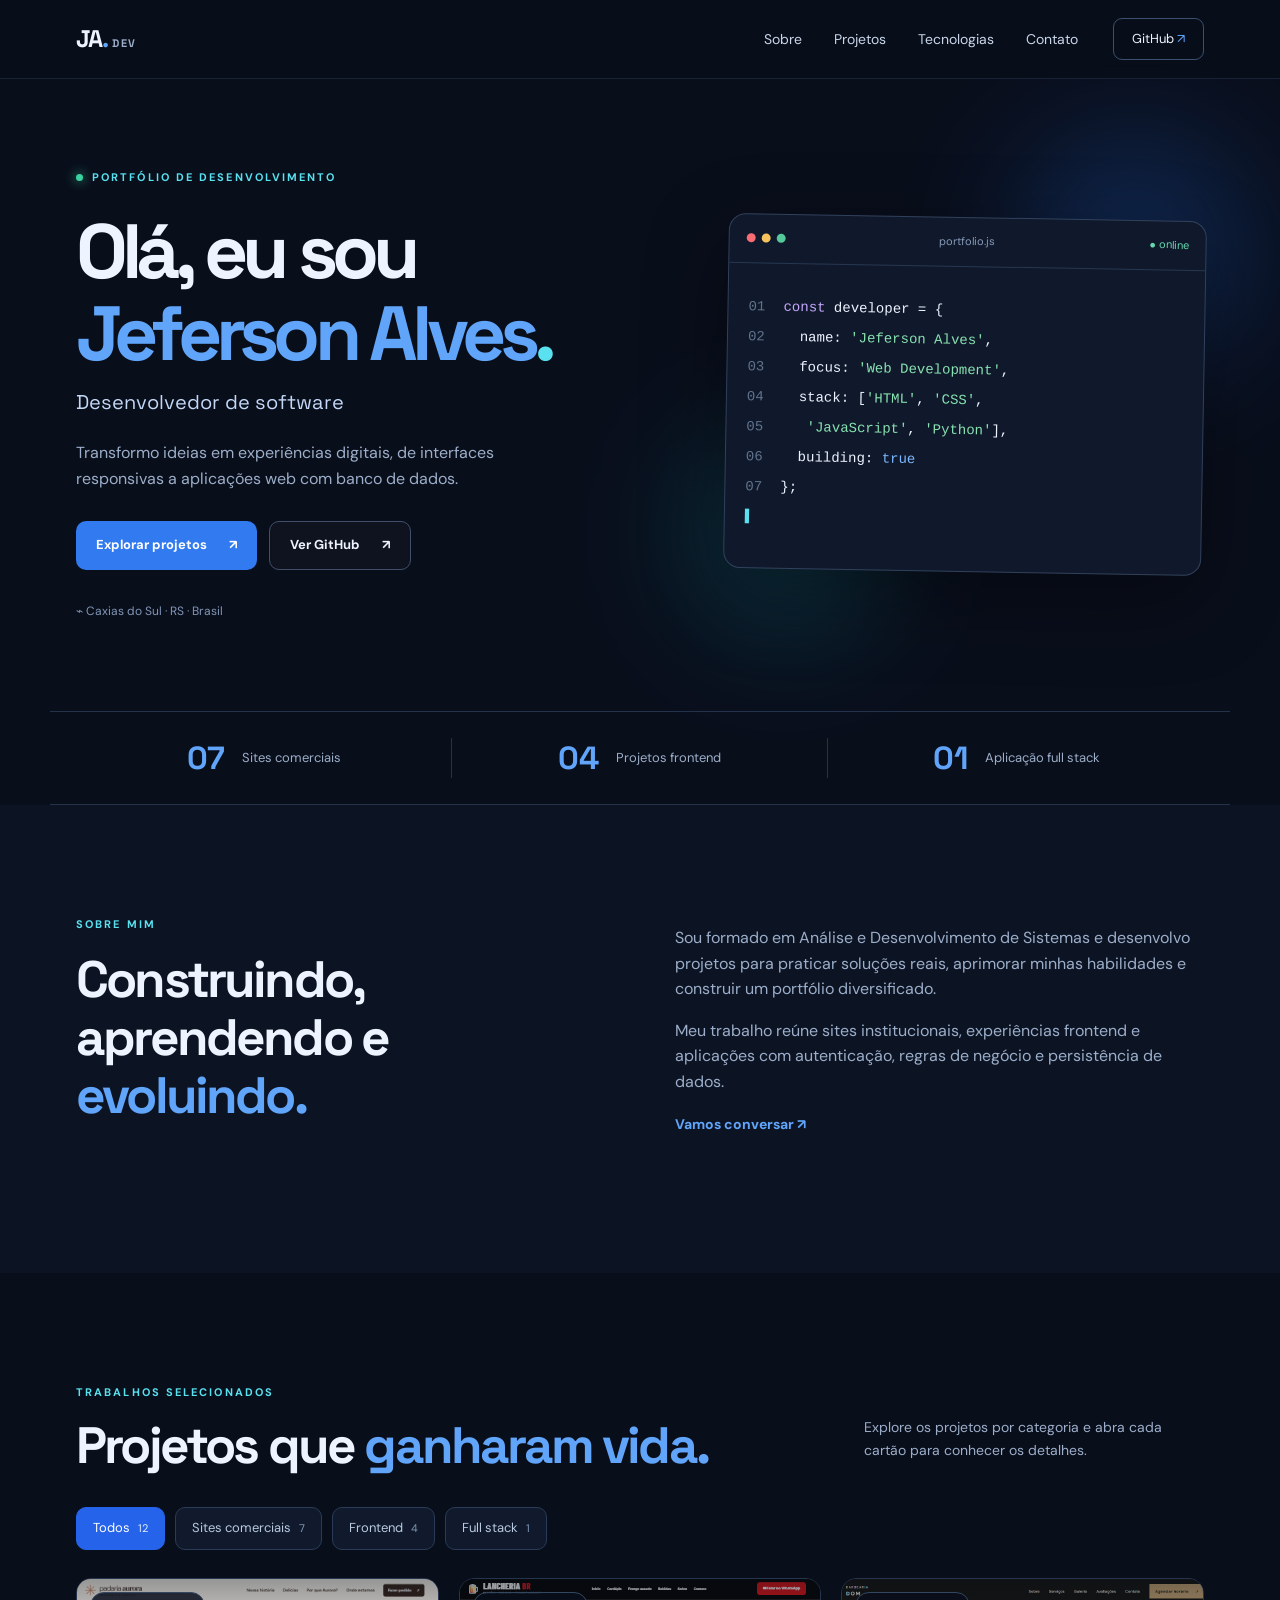
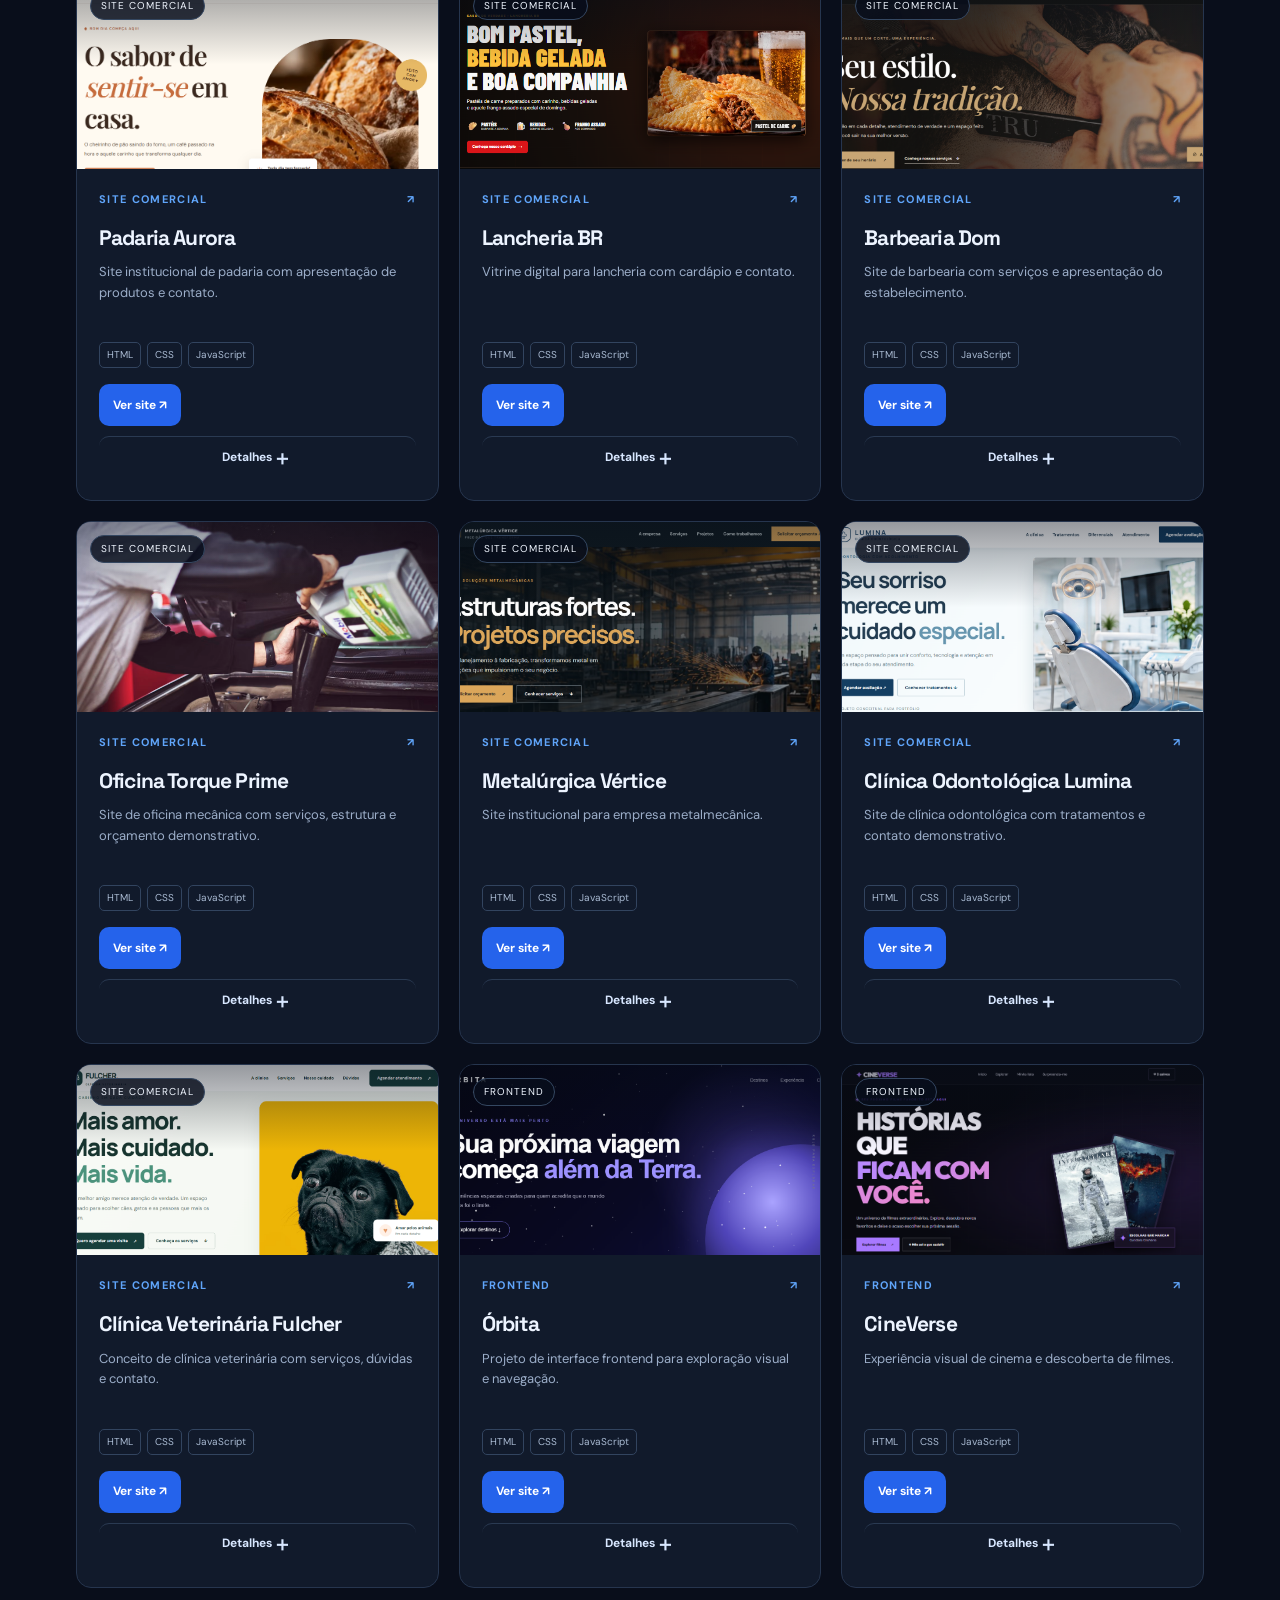
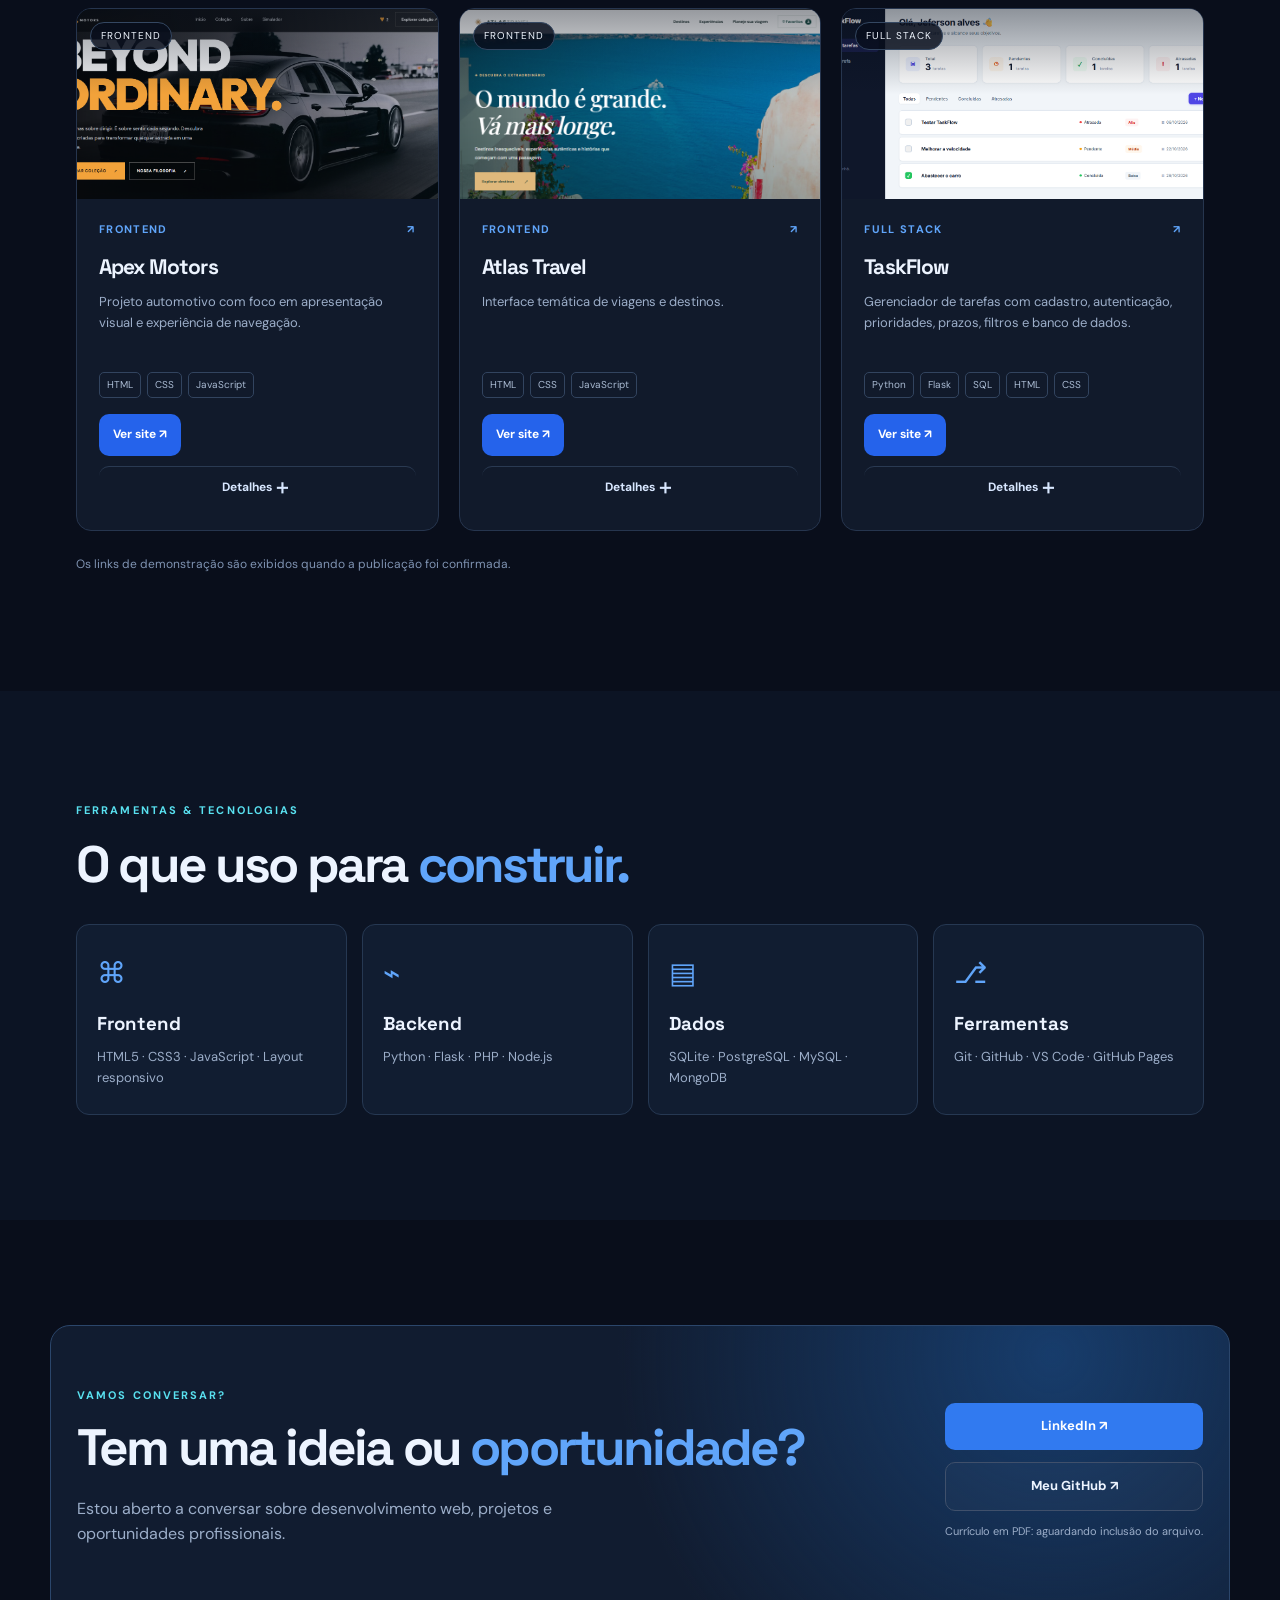
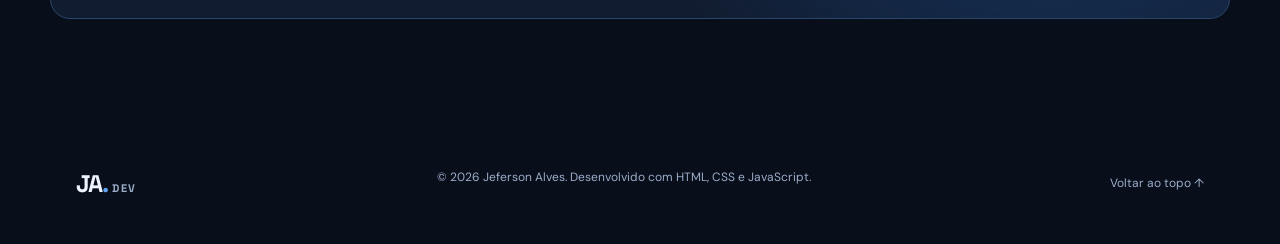
==== index.html @ 49b4dcfe "Versão inicial do portfólio pessoal" ====
<!doctype html>
<html lang="pt-BR">
  <head>
    <meta charset="UTF-8" />
    <meta name="viewport" content="width=device-width,initial-scale=1" />
    <meta name="theme-color" content="#090e1b" />
    <meta
      name="description"
      content="Portfólio de Jeferson Alves: projetos frontend, sites comerciais e aplicações full stack."
    />
    <title>Jeferson Alves | Desenvolvedor de Software</title>
    <link rel="stylesheet" href="style.css" />
  </head>
  <body>
    <a class="skip" href="#projetos">Ir para projetos</a>
    <header class="header" id="inicio">
      <div class="wrap nav">
        <a class="logo" href="#inicio" aria-label="Início"
          >JA<span>.</span><small>DEV</small></a
        >
        <nav class="navlinks" id="navlinks" aria-label="Menu principal">
          <a href="#sobre">Sobre</a><a href="#projetos">Projetos</a
          ><a href="#tecnologias">Tecnologias</a><a href="#contato">Contato</a>
        </nav>
        <a
          class="navcta"
          href="https://github.com/jefersonalvesrs"
          target="_blank"
          rel="noopener noreferrer"
          >GitHub <span>↗</span></a
        ><button
          class="menu"
          id="menu"
          aria-label="Abrir menu"
          aria-expanded="false"
          aria-controls="navlinks"
        >
          <span></span><span></span><span></span>
        </button>
      </div>
    </header>
    <main>
      <section class="hero wrap">
        <div class="hero-copy">
          <span class="eyebrow"><i></i> PORTFÓLIO DE DESENVOLVIMENTO</span>
          <h1>
            Olá, eu sou<br /><em>Jeferson Alves<span>.</span></em>
          </h1>
          <p class="role">Desenvolvedor de software</p>
          <p class="lead">
            Transformo ideias em experiências digitais, de interfaces
            responsivas a aplicações web com banco de dados.
          </p>
          <div class="actions">
            <a class="btn primary" href="#projetos"
              >Explorar projetos <span>↗</span></a
            ><a
              class="btn outline"
              href="https://github.com/jefersonalvesrs"
              target="_blank"
              rel="noopener noreferrer"
              >Ver GitHub <span>↗</span></a
            >
          </div>
          <div class="location">⌁ Caxias do Sul · RS · Brasil</div>
        </div>
        <div class="hero-panel" aria-label="Painel visual de tecnologias">
          <div class="window">
            <div class="windowbar">
              <span class="dots"><b></b><b></b><b></b></span
              ><span>portfolio.js</span><span>● online</span>
            </div>
            <div class="code">
              <div>
                <span class="ln">01</span
                ><span class="purple">const</span> developer = {
              </div>
              <div>
                <span class="ln">02</span>&nbsp; name:
                <span class="green">'Jeferson Alves'</span>,
              </div>
              <div>
                <span class="ln">03</span>&nbsp; focus:
                <span class="green">'Web Development'</span>,
              </div>
              <div>
                <span class="ln">04</span>&nbsp; stack: [<span class="green"
                  >'HTML'</span
                >, <span class="green">'CSS'</span>,
              </div>
              <div>
                <span class="ln">05</span>&nbsp;&nbsp;
                <span class="green">'JavaScript'</span>,
                <span class="green">'Python'</span>],
              </div>
              <div>
                <span class="ln">06</span>&nbsp; building:
                <span class="blue">true</span>
              </div>
              <div><span class="ln">07</span>};</div>
              <div class="cursor">▌</div>
            </div>
          </div>
          <div class="orbit orbit-one"></div>
          <div class="orbit orbit-two"></div>
        </div>
      </section>
      <section class="metrics wrap" aria-label="Categorias do portfólio">
        <div><strong>07</strong><span>Sites comerciais</span></div>
        <div><strong>04</strong><span>Projetos frontend</span></div>
        <div><strong>01</strong><span>Aplicação full stack</span></div>
      </section>
      <section class="section about" id="sobre">
        <div class="wrap about-grid">
          <div>
            <span class="section-kicker">SOBRE MIM</span>
            <h2>Construindo, aprendendo e <em>evoluindo.</em></h2>
          </div>
          <div class="about-text">
            <p>
              Sou formado em Análise e Desenvolvimento de Sistemas e desenvolvo
              projetos para praticar soluções reais, aprimorar minhas
              habilidades e construir um portfólio diversificado.
            </p>
            <p>
              Meu trabalho reúne sites institucionais, experiências frontend e
              aplicações com autenticação, regras de negócio e persistência de
              dados.
            </p>
            <a href="#contato" class="textlink"
              >Vamos conversar <span>↗</span></a
            >
          </div>
        </div>
      </section>
      <section class="section projects" id="projetos">
        <div class="wrap">
          <div class="heading">
            <div>
              <span class="section-kicker">TRABALHOS SELECIONADOS</span>
              <h2>Projetos que <em>ganharam vida.</em></h2>
            </div>
            <p>
              Explore os projetos por categoria e abra cada cartão para conhecer
              os detalhes.
            </p>
          </div>
          <div class="filters" role="group" aria-label="Filtrar projetos">
            <button
              class="filter active"
              data-filter="todos"
              aria-pressed="true"
            >
              Todos <span>12</span></button
            ><button
              class="filter"
              data-filter="comercial"
              aria-pressed="false"
            >
              Sites comerciais <span>7</span></button
            ><button class="filter" data-filter="frontend" aria-pressed="false">
              Frontend <span>4</span></button
            ><button
              class="filter"
              data-filter="fullstack"
              aria-pressed="false"
            >
              Full stack <span>1</span>
            </button>
          </div>
          <div class="cards" id="cards"></div>
          <p class="projects-note">
            Os links de demonstração são exibidos quando a publicação foi
            confirmada.
          </p>
        </div>
      </section>
      <section class="section tech" id="tecnologias">
        <div class="wrap">
          <span class="section-kicker">FERRAMENTAS & TECNOLOGIAS</span>
          <h2>O que uso para <em>construir.</em></h2>
          <div class="techgrid">
            <div>
              <span>⌘</span>
              <h3>Frontend</h3>
              <p>HTML5 · CSS3 · JavaScript · Layout responsivo</p>
            </div>
            <div>
              <span>⌁</span>
              <h3>Backend</h3>
              <p>Python · Flask · PHP · Node.js</p>
            </div>
            <div>
              <span>▤</span>
              <h3>Dados</h3>
              <p>SQLite · PostgreSQL · MySQL · MongoDB</p>
            </div>
            <div>
              <span>⎇</span>
              <h3>Ferramentas</h3>
              <p>Git · GitHub · VS Code · GitHub Pages</p>
            </div>
          </div>
        </div>
      </section>
      <section class="section contact" id="contato">
        <div class="wrap contactbox">
          <div>
            <span class="section-kicker">VAMOS CONVERSAR?</span>
            <h2>Tem uma ideia ou <em>oportunidade?</em></h2>
            <p>
              Estou aberto a conversar sobre desenvolvimento web, projetos e
              oportunidades profissionais.
            </p>
          </div>
          <div class="contact-actions">
            <a
              class="btn primary"
              href="https://www.linkedin.com/in/jeferson-alves-de-abreu-986253419/"
              target="_blank"
              rel="noopener noreferrer"
              id="linkedin"
              >LinkedIn ↗</a
            ><a
              class="btn outline"
              href="https://github.com/jefersonalvesrs"
              target="_blank"
              rel="noopener noreferrer"
              >Meu GitHub ↗</a
            ><span>Currículo em PDF: aguardando inclusão do arquivo.</span>
          </div>
        </div>
      </section>
    </main>
    <footer>
      <div class="wrap foot">
        <a class="logo" href="#inicio">JA<span>.</span><small>DEV</small></a>
        <p>
          © <span id="year"></span> Jeferson Alves. Desenvolvido com HTML, CSS e
          JavaScript.
        </p>
        <a href="#inicio" id="back-top">Voltar ao topo ↑</a>
      </div>
    </footer>
    <script src="script.js" defer></script>
  </body>
</html>
---- style.css ----
@import url("https://fonts.googleapis.com/css2?family=DM+Sans:wght@400;500;600;700&family=Space+Grotesk:wght@400;500;600;700&display=swap");
:root {
  --bg: #090e1b;
  --surface: #111a2d;
  --line: #24324a;
  --text: #edf4ff;
  --muted: #9caec9;
  --blue: #60a5fa;
  --cyan: #59e1f0;
}
* {
  box-sizing: border-box;
}
html {
  scroll-behavior: smooth;
  scroll-padding-top: 90px;
}
body {
  margin: 0;
  background: var(--bg);
  color: var(--text);
  font-family: "DM Sans", Arial, sans-serif;
  line-height: 1.6;
}
a {
  color: inherit;
  text-decoration: none;
}
button {
  font: inherit;
  cursor: pointer;
}
button:focus-visible,
a:focus-visible {
  outline: 2px solid var(--cyan);
  outline-offset: 4px;
}
h1,
h2,
h3,
p {
  margin-top: 0;
}
h1,
h2,
h3,
.logo {
  font-family: "Space Grotesk", Arial, sans-serif;
}
h2 {
  font-size: clamp(2rem, 4vw, 3.5rem);
  line-height: 1.14;
  letter-spacing: -0.055em;
}
h2 em {
  font-style: normal;
  color: var(--blue);
}
.wrap {
  max-width: 1180px;
  margin: auto;
  padding-left: 26px;
  padding-right: 26px;
}
.skip {
  position: absolute;
  top: -100px;
  left: 12px;
  background: #fff;
  color: #111;
  padding: 12px;
  z-index: 99;
}
.skip:focus {
  top: 12px;
}
.header {
  position: sticky;
  top: 0;
  z-index: 30;
  background: rgba(9, 14, 27, 0.88);
  border-bottom: 1px solid rgba(124, 152, 199, 0.15);
  backdrop-filter: blur(16px);
}
.nav {
  height: 78px;
  display: flex;
  align-items: center;
  gap: 35px;
}
.logo {
  font-weight: 700;
  font-size: 24px;
  letter-spacing: -0.07em;
  white-space: nowrap;
}
.logo span {
  color: var(--blue);
}
.logo small {
  font-size: 11px;
  color: var(--muted);
  letter-spacing: 0.16em;
  margin-left: 5px;
}
.navlinks {
  display: flex;
  gap: 32px;
  margin-left: auto;
}
.navlinks a {
  font-size: 14px;
  color: #c9d6ea;
}
.navlinks a:hover,
.textlink:hover {
  color: var(--cyan);
}
.navcta {
  font-size: 13px;
  border: 1px solid #3a506e;
  border-radius: 9px;
  padding: 10px 18px;
}
.navcta span {
  color: var(--blue);
}
.menu {
  display: none;
  background: none;
  border: 0;
  padding: 9px;
}
.menu span {
  display: block;
  width: 23px;
  height: 2px;
  background: #fff;
  margin: 5px;
}
.hero {
  min-height: 620px;
  display: grid;
  grid-template-columns: 1.1fr 0.9fr;
  align-items: center;
  gap: 65px;
  padding-top: 90px;
  padding-bottom: 90px;
}
.eyebrow,
.section-kicker {
  font-size: 11px;
  font-weight: 700;
  letter-spacing: 0.19em;
  color: var(--cyan);
}
.eyebrow {
  display: flex;
  align-items: center;
  gap: 9px;
}
.eyebrow i {
  height: 7px;
  width: 7px;
  background: #39d3a0;
  border-radius: 50%;
  box-shadow: 0 0 12px #39d3a0;
}
.hero h1 {
  font-size: clamp(3.2rem, 6vw, 5.7rem);
  line-height: 1.07;
  letter-spacing: -0.075em;
  margin: 23px 0 12px;
}
.hero h1 em {
  font-style: normal;
  color: var(--blue);
}
.hero h1 em span {
  color: var(--cyan);
}
.role {
  font-family: "Space Grotesk";
  font-size: 20px;
  color: #c3d7f7;
}
.lead {
  max-width: 500px;
  color: var(--muted);
  font-size: 16px;
  margin: 22px 0 30px;
}
.actions {
  display: flex;
  gap: 12px;
  flex-wrap: wrap;
}
.btn {
  display: inline-flex;
  justify-content: center;
  align-items: center;
  gap: 22px;
  padding: 13px 20px;
  border-radius: 10px;
  font-weight: 700;
  font-size: 13px;
  transition:
    transform 0.2s,
    background 0.2s;
}
.btn:hover {
  transform: translateY(-2px);
}
.primary {
  background: #317af0;
  color: white;
}
.primary:hover {
  background: #4c91ff;
}
.outline {
  border: 1px solid #40506b;
  background: rgba(255, 255, 255, 0.02);
}
.location {
  font-size: 12px;
  color: #8196b6;
  margin-top: 32px;
}
.hero-panel {
  position: relative;
  min-width: 0;
}
.window {
  position: relative;
  z-index: 2;
  background: #10192b;
  border: 1px solid #31415c;
  border-radius: 17px;
  overflow: hidden;
  box-shadow: 0 25px 80px rgba(0, 0, 0, 0.36);
  transform: rotate(1deg);
}
.windowbar {
  padding: 15px 17px;
  display: flex;
  justify-content: space-between;
  align-items: center;
  border-bottom: 1px solid #263751;
  color: #879ab9;
  font-size: 11px;
}
.dots {
  display: flex;
  gap: 6px;
}
.dots b {
  height: 9px;
  width: 9px;
  border-radius: 50%;
  background: #fa6c74;
}
.dots b:nth-child(2) {
  background: #f7c35e;
}
.dots b:nth-child(3) {
  background: #55c99c;
}
.windowbar > span:last-child {
  color: #66d8ad;
}
.code {
  font-family: Consolas, monospace;
  font-size: clamp(10px, 1.15vw, 14px);
  padding: 28px 20px 36px;
  line-height: 2.15;
  white-space: nowrap;
}
.ln {
  color: #61738d;
  display: inline-block;
  width: 35px;
}
.purple {
  color: #c6a7ff;
}
.green {
  color: #88e2b1;
}
.blue {
  color: #7db8ff;
}
.cursor {
  color: var(--cyan);
}
.orbit {
  position: absolute;
  border-radius: 50%;
  filter: blur(65px);
  opacity: 0.28;
}
.orbit-one {
  width: 230px;
  height: 230px;
  background: #236de0;
  top: -80px;
  right: -45px;
}
.orbit-two {
  width: 180px;
  height: 180px;
  background: #18b4c6;
  bottom: -50px;
  left: -30px;
}
.metrics {
  display: grid;
  grid-template-columns: repeat(3, 1fr);
  gap: 0;
  border-top: 1px solid var(--line);
  border-bottom: 1px solid var(--line);
  padding-top: 26px;
  padding-bottom: 26px;
}
.metrics > div {
  display: flex;
  align-items: center;
  justify-content: center;
  gap: 17px;
  border-right: 1px solid var(--line);
}
.metrics > div:last-child {
  border: 0;
}
.metrics strong {
  font: 700 32px "Space Grotesk";
  color: var(--blue);
}
.metrics span {
  font-size: 13px;
  color: var(--muted);
}
.section {
  padding: 105px 0;
}
.about {
  background: #0c1424;
}
.about-grid {
  display: grid;
  grid-template-columns: 1fr 1fr;
  gap: 70px;
}
.about h2 {
  margin-top: 15px;
}
.about-text {
  color: var(--muted);
  font-size: 16px;
  padding-top: 15px;
}
.textlink {
  color: var(--blue);
  font-weight: 700;
  font-size: 14px;
}
.heading {
  display: flex;
  justify-content: space-between;
  align-items: end;
  gap: 40px;
  margin-bottom: 32px;
}
.heading h2 {
  margin: 13px 0 0;
}
.heading p {
  max-width: 340px;
  color: var(--muted);
  font-size: 14px;
}
.filters {
  display: flex;
  flex-wrap: wrap;
  gap: 10px;
  margin-bottom: 28px;
}
.filter {
  background: #101a2c;
  border: 1px solid #293b56;
  border-radius: 10px;
  color: #b9c9e0;
  padding: 10px 16px;
  font-size: 13px;
}
.filter span {
  font-size: 11px;
  color: #8398b7;
  margin-left: 5px;
}
.filter.active {
  background: #2563eb;
  border-color: #2563eb;
  color: #fff;
}
.filter.active span {
  color: #e4eeff;
}
.cards {
  display: grid;
  grid-template-columns: repeat(3, minmax(0, 1fr));
  gap: 20px;
}
.project-card {
  border: 1px solid #26354e;
  border-radius: 15px;
  overflow: hidden;
  background: #111a2b;
  min-width: 0;
  transition:
    transform 0.2s,
    border-color 0.2s;
}
.project-card:hover {
  transform: translateY(-3px);
  border-color: #4b6387;
}
.project-cover {
  height: 190px;
  position: relative;
  overflow: hidden;
  padding: 20px;
  background:
    radial-gradient(
      circle at 85% 20%,
      color-mix(in srgb, var(--accent), transparent 65%),
      transparent 52%
    ),
    linear-gradient(135deg, #17243c, #0d1423);
  display: flex;
  flex-direction: column;
  justify-content: space-between;
}
.project-cover:after {
  content: "";
  position: absolute;
  inset: 0;
  background: linear-gradient(
    135deg,
    transparent 48%,
    rgba(255, 255, 255, 0.04) 49%,
    transparent 50%
  );
  background-size: 28px 28px;
  pointer-events: none;
}
.cover-type {
  position: relative;
  z-index: 1;
  align-self: start;
  font-size: 10px;
  letter-spacing: 0.1em;
  text-transform: uppercase;
  color: #c3d2ea;
  background: rgba(8, 14, 28, 0.55);
  border: 1px solid #344761;
  border-radius: 20px;
  padding: 5px 10px;
}
.cover-name {
  position: relative;
  z-index: 1;
  font: 700 24px "Space Grotesk";
  max-width: 70%;
  line-height: 1.13;
  letter-spacing: -0.04em;
}
.cover-symbol {
  position: absolute;
  right: 16px;
  bottom: -43px;
  font: 700 180px "Space Grotesk";
  color: var(--accent);
  opacity: 0.22;
  line-height: 1;
}
.project-info {
  padding: 22px;
}
.project-top {
  display: flex;
  justify-content: space-between;
  color: var(--blue);
  font-size: 11px;
  text-transform: uppercase;
  letter-spacing: 0.12em;
  font-weight: 700;
}
.project-info h3 {
  font-size: 21px;
  letter-spacing: -0.04em;
  margin: 12px 0 8px;
}
.project-info > p {
  font-size: 13px;
  color: var(--muted);
  min-height: 64px;
}
.tags {
  display: flex;
  gap: 6px;
  flex-wrap: wrap;
  margin: 16px 0;
}
.tags span {
  font-size: 10px;
  border: 1px solid #32445f;
  border-radius: 5px;
  padding: 4px 7px;
  color: #aabbd3;
}
.details-toggle {
  display: flex;
  justify-content: space-between;
  width: 100%;
  background: none;
  border: 0;
  border-top: 1px solid #2a3a52;
  color: #d8e7ff;
  text-align: left;
  padding: 15px 0 0;
  font-weight: 700;
  font-size: 12px;
}
.details-toggle span {
  font-size: 20px;
  line-height: 1;
}
.details {
  padding-top: 13px;
}
.details p,
.details small {
  font-size: 12px;
  color: var(--muted);
}
.detail-actions {
  display: flex;
  flex-wrap: wrap;
  gap: 10px;
  margin: 10px 0;
}
.project-link {
  font-size: 12px;
  color: var(--cyan);
  font-weight: 700;
}
.project-link.subtle {
  color: #b5c5df;
}
.projects-note {
  font-size: 12px;
  color: #7f93b2;
  margin-top: 24px;
}
.tech {
  background: #0c1424;
}
.tech h2 {
  margin: 14px 0 30px;
}
.techgrid {
  display: grid;
  grid-template-columns: repeat(4, 1fr);
  gap: 15px;
}
.techgrid > div {
  background: #111d31;
  border: 1px solid #263852;
  border-radius: 13px;
  padding: 25px 20px;
}
.techgrid span {
  font-size: 29px;
  color: var(--blue);
}
.techgrid h3 {
  margin: 13px 0 8px;
}
.techgrid p {
  font-size: 13px;
  color: var(--muted);
  margin: 0;
}
.contactbox {
  display: flex;
  justify-content: space-between;
  align-items: center;
  gap: 40px;
  border: 1px solid #2b466b;
  border-radius: 20px;
  background:
    radial-gradient(circle at 85% 10%, #173c6b 0, transparent 42%), #111c30;
  padding-top: 55px;
  padding-bottom: 55px;
}
.contactbox h2 {
  margin: 13px 0 18px;
}
.contactbox p {
  color: var(--muted);
  max-width: 540px;
}
.contact-actions {
  display: flex;
  flex-direction: column;
  gap: 12px;
  min-width: 210px;
}
.contact-actions span {
  color: var(--muted);
  font-size: 11px;
}
.foot {
  display: flex;
  align-items: center;
  justify-content: space-between;
  gap: 20px;
  min-height: 120px;
}
.foot p,
.foot > a:last-child {
  color: var(--muted);
  font-size: 12px;
}
.foot > a:last-child:hover {
  color: #fff;
}
@media (max-width: 900px) {
  .hero {
    grid-template-columns: 1fr;
    gap: 50px;
    padding-top: 65px;
  }
  .hero-panel {
    max-width: 580px;
    width: 100%;
    margin: auto;
  }
  .cards {
    grid-template-columns: repeat(2, minmax(0, 1fr));
  }
  .techgrid {
    grid-template-columns: repeat(2, 1fr);
  }
  .navlinks {
    gap: 15px;
  }
  .about-grid {
    gap: 30px;
  }
}
@media (max-width: 650px) {
  .wrap {
    padding-left: 19px;
    padding-right: 19px;
  }
  .nav {
    height: 67px;
  }
  .navcta {
    margin-left: auto;
    padding: 8px 12px;
  }
  .menu {
    display: block;
  }
  .navlinks {
    display: none;
    position: absolute;
    top: 67px;
    left: 0;
    right: 0;
    background: #10192b;
    border-bottom: 1px solid #334562;
    padding: 20px;
    flex-direction: column;
    gap: 18px;
  }
  .navlinks.open {
    display: flex;
  }
  .hero {
    min-height: 0;
    padding-top: 65px;
    padding-bottom: 60px;
  }
  .hero h1 {
    font-size: clamp(2.7rem, 11vw, 4.1rem);
  }
  .hero-panel {
    max-width: 100%;
  }
  .window {
    transform: none;
  }
  .code {
    font-size: 11px;
    padding: 22px 10px;
  }
  .ln {
    width: 24px;
  }
  .metrics {
    grid-template-columns: 1fr;
    gap: 16px;
  }
  .metrics > div {
    justify-content: start;
    border-right: 0;
    border-bottom: 1px solid var(--line);
    padding: 0 0 15px;
  }
  .metrics > div:last-child {
    border: 0;
    padding-bottom: 0;
  }
  .section {
    padding: 72px 0;
  }
  .about-grid {
    grid-template-columns: 1fr;
    gap: 8px;
  }
  .heading {
    display: block;
  }
  .heading p {
    margin-top: 20px;
  }
  .cards {
    grid-template-columns: 1fr;
  }
  .project-info > p {
    min-height: 0;
  }
  .techgrid {
    grid-template-columns: 1fr 1fr;
  }
  .contactbox {
    display: block;
    padding-top: 35px;
    padding-bottom: 35px;
  }
  .contact-actions {
    margin-top: 25px;
  }
  .foot {
    padding-top: 25px;
    padding-bottom: 25px;
    flex-wrap: wrap;
  }
  .foot p {
    order: 3;
    width: 100%;
  }
}
@media (max-width: 390px) {
  .techgrid {
    grid-template-columns: 1fr;
  }
  .navcta {
    font-size: 11px;
  }
  .logo {
    font-size: 21px;
  }
}
@media (prefers-reduced-motion: reduce) {
  html {
    scroll-behavior: auto;
  }
  *,
  *:before,
  *:after {
    transition: none !important;
  }
}

/* Capas reais dos projetos */
.project-cover {
  padding: 0;
  background: #17243c;
}
.project-cover img {
  display: block;
  width: 100%;
  height: 100%;
  object-fit: cover;
  object-position: top center;
  transition: transform 0.35s ease;
}
.project-card:hover .project-cover img {
  transform: scale(1.035);
}
.project-cover:after {
  background: linear-gradient(
    to bottom,
    rgba(5, 12, 24, 0.42),
    transparent 45%
  );
}
.cover-type {
  position: absolute;
  top: 13px;
  left: 13px;
  z-index: 2;
  background: rgba(8, 14, 28, 0.83);
  color: #f0f6ff;
}
@media (prefers-reduced-motion: reduce) {
  .project-card:hover .project-cover img {
    transform: none;
  }
}

/* Acesso direto ao projeto sem interferir no botão de detalhes */
.project-cover-link {
  display: block;
  text-decoration: none;
  cursor: pointer;
}
.project-cover-link img {
  transition: transform 0.3s ease;
}
.project-cover-link:hover img {
  transform: scale(1.035);
}
.project-title-link {
  color: inherit;
  text-decoration: none;
}
.project-title-link:hover {
  color: var(--accent);
}
.project-actions {
  display: flex;
  flex-wrap: wrap;
  align-items: center;
  gap: 10px;
  margin-top: 16px;
}
.project-actions .project-link,
.project-actions .details-toggle {
  margin: 0;
  min-height: 42px;
  display: inline-flex;
  align-items: center;
  justify-content: center;
  padding: 10px 14px;
  border-radius: 10px;
}
.project-actions .project-link.primary {
  background: #2563eb;
  color: white;
  font-weight: 700;
  text-decoration: none;
}
.project-actions .project-link.primary:hover {
  background: #1d4ed8;
}
.project-actions .details-toggle {
  cursor: pointer;
}
.project-cover-link:focus-visible,
.project-title-link:focus-visible,
.project-actions a:focus-visible,
.project-actions button:focus-visible {
  outline: 3px solid #93c5fd;
  outline-offset: 3px;
}
@media (prefers-reduced-motion: reduce) {
  .project-cover-link img {
    transition: none;
  }
}
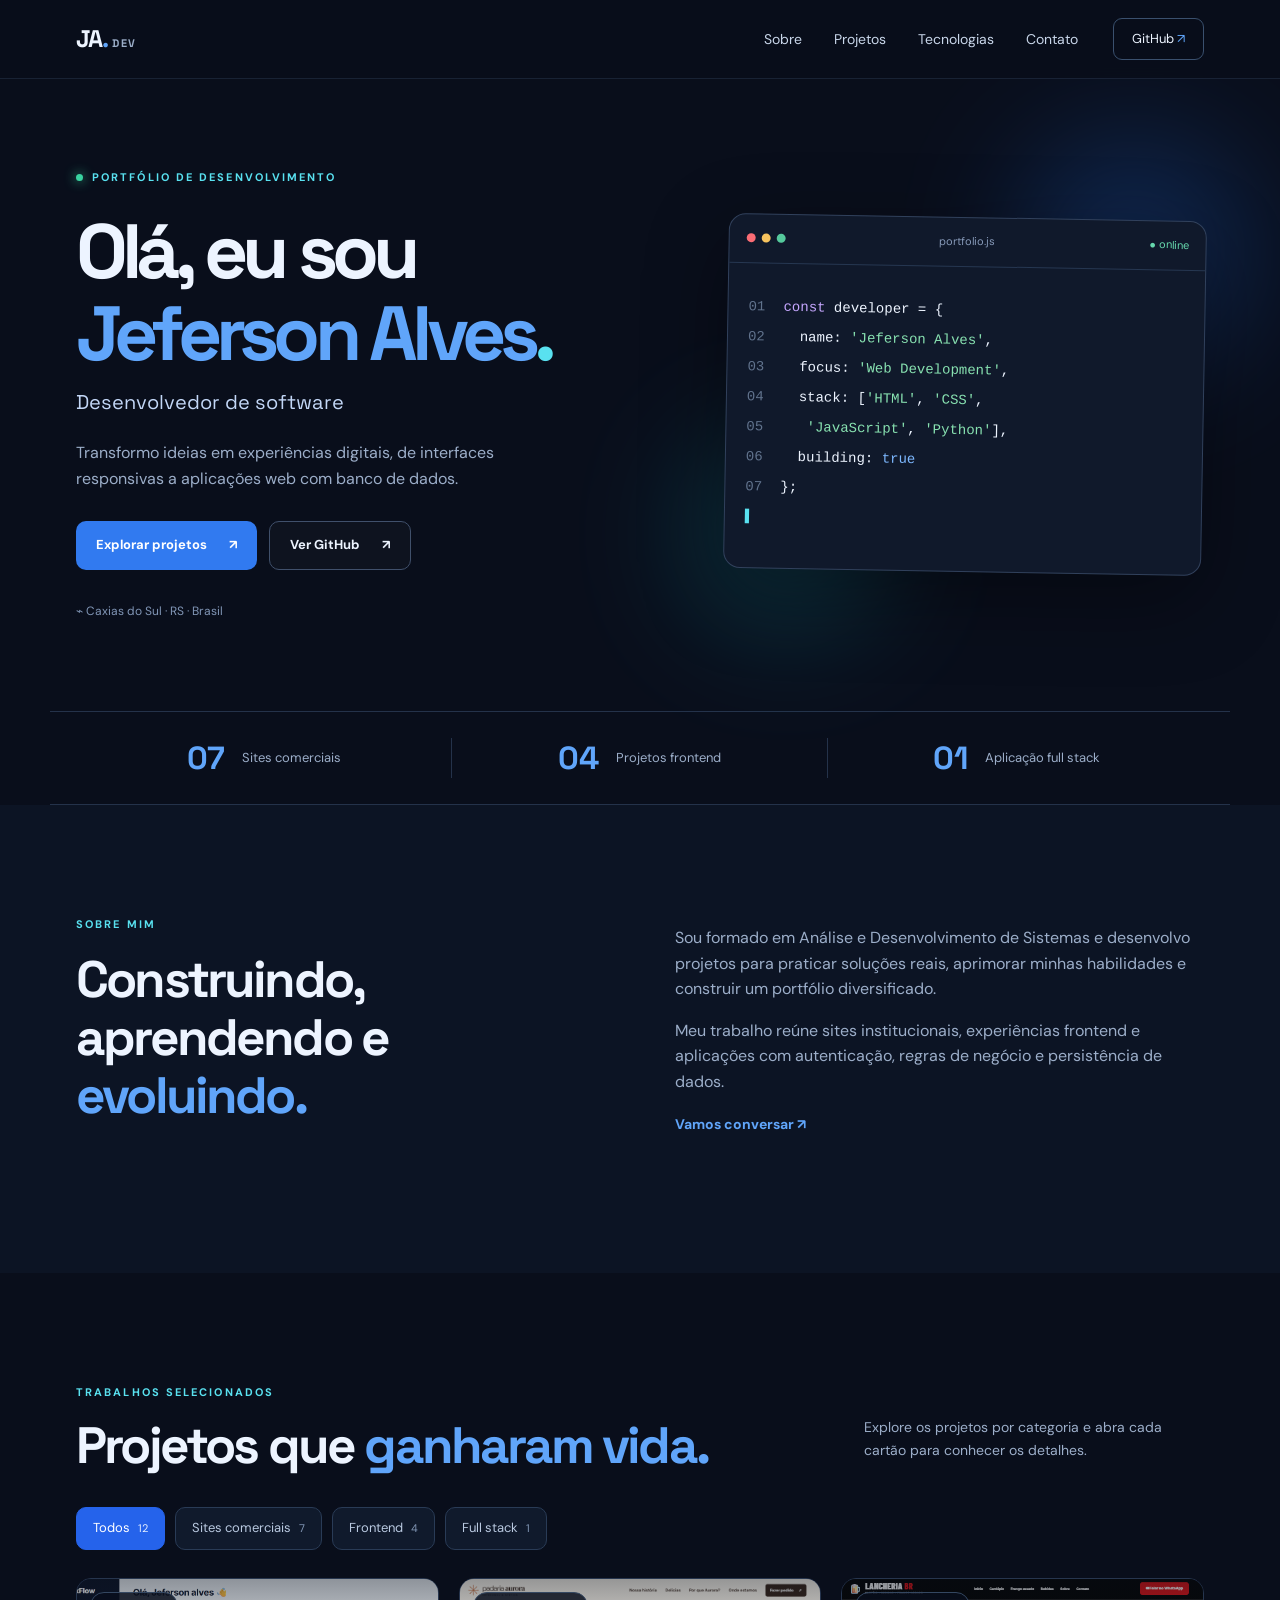
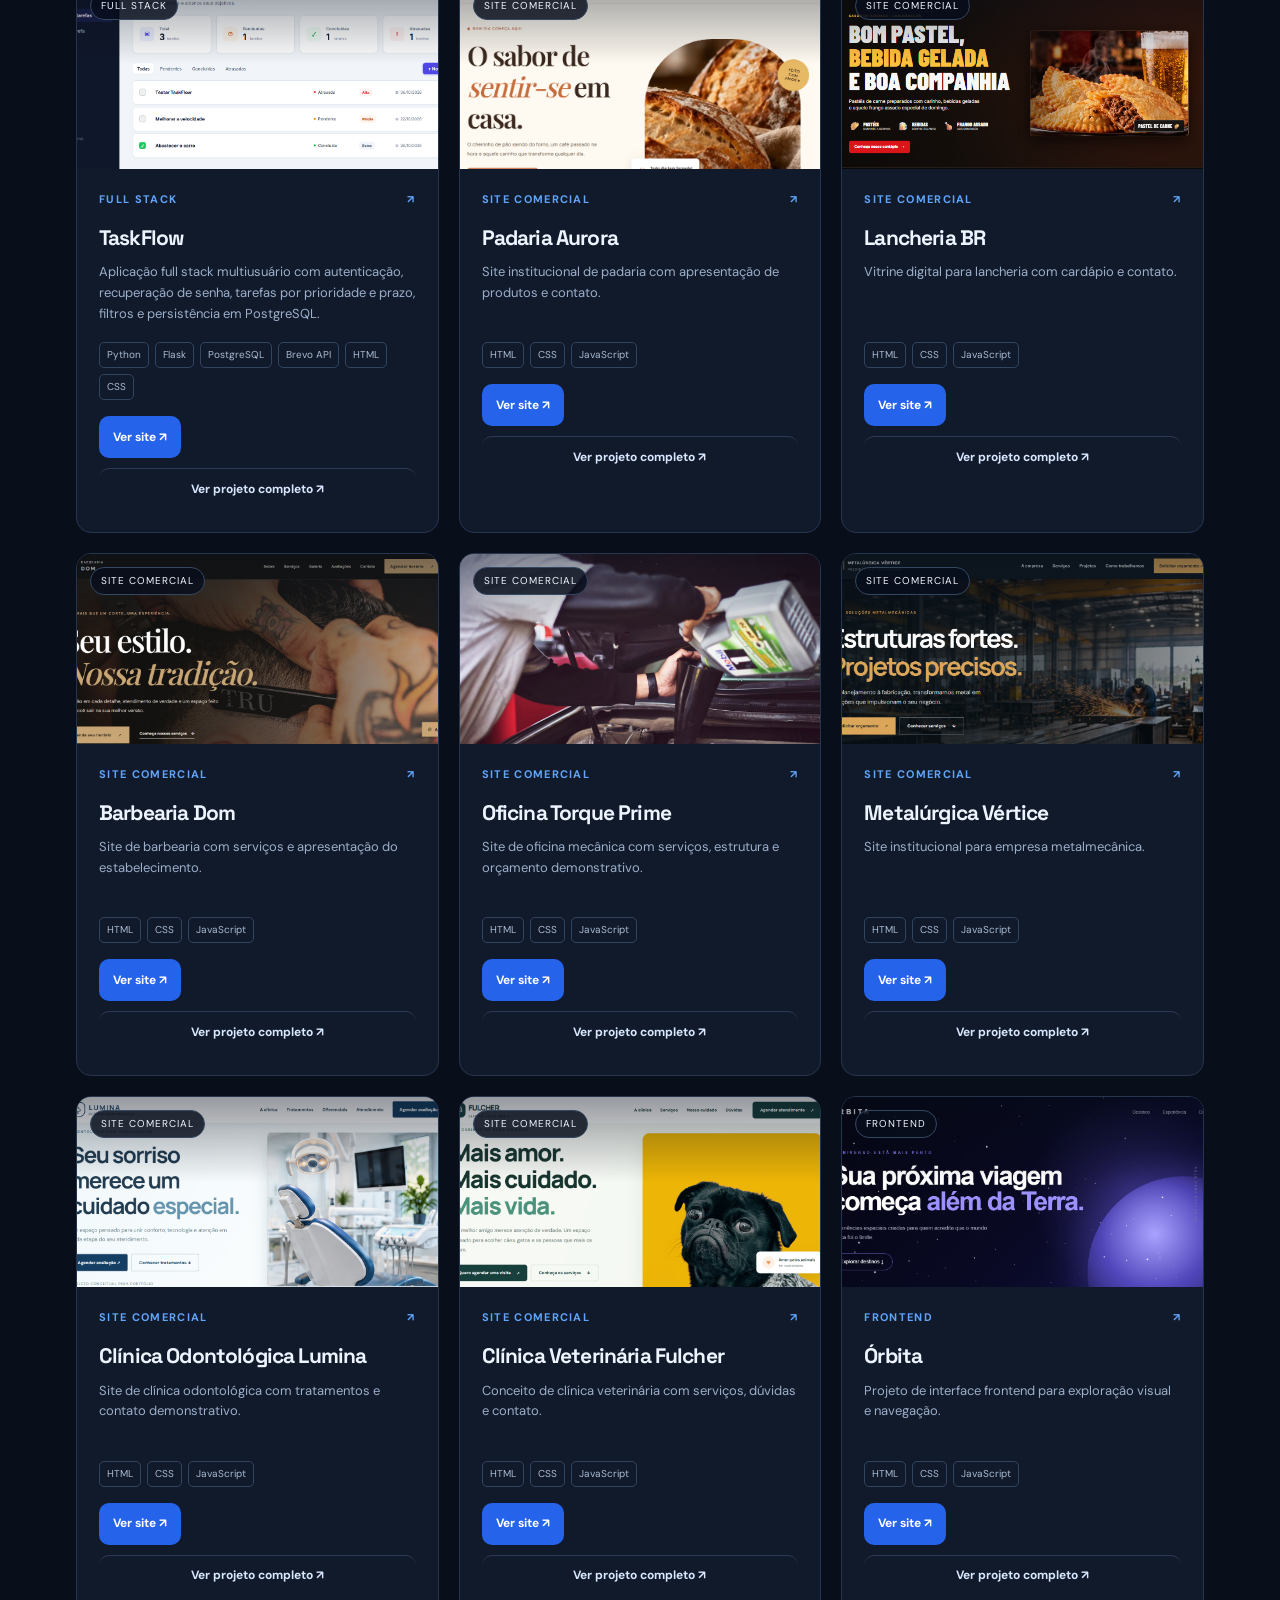
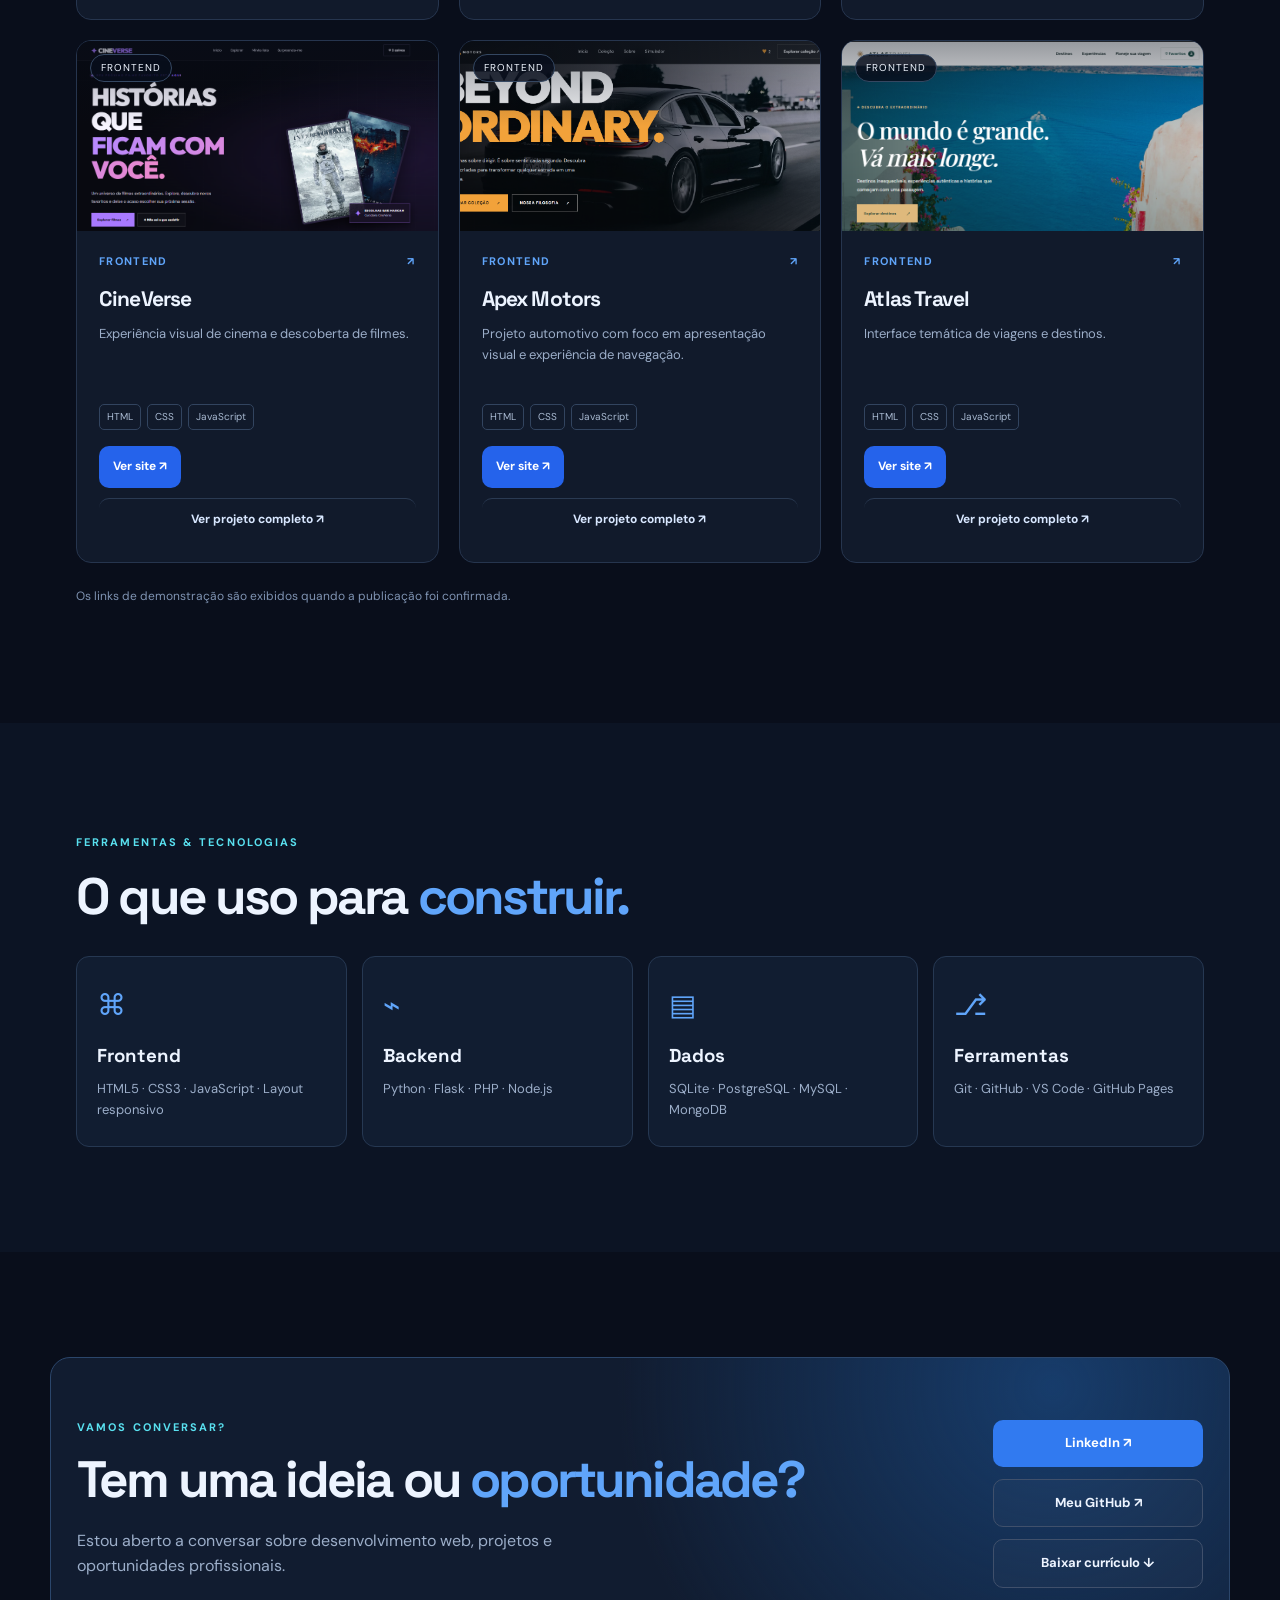
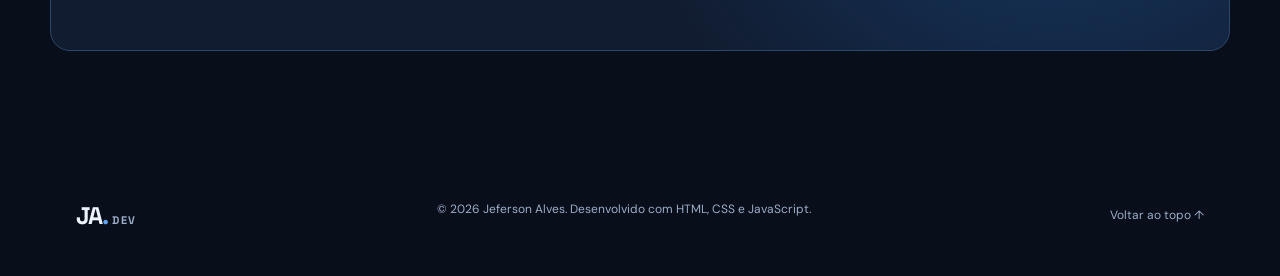
==== commit d43e8c72: "Atualiza portfolio, paginas dos projetos e curriculo" ====
--- a/index.html
+++ b/index.html
@@ -227,7 +227,14 @@
               target="_blank"
               rel="noopener noreferrer"
               >Meu GitHub ↗</a
-            ><span>Currículo em PDF: aguardando inclusão do arquivo.</span>
+            >
+                <a
+                  class="btn outline"
+                  href="./curriculo/curriculo-jeferson-alves.pdf"
+                  download="Curriculo-Jeferson-Alves.pdf"
+                >
+                  Baixar currículo ↓
+                </a>
           </div>
         </div>
       </section>
--- a/style.css
+++ b/style.css
@@ -884,3 +884,17 @@
     transition: none;
   }
 }
+
+/* Conteúdo técnico expansível dos projetos */
+.project-detail-section {
+  margin: 0 0 14px;
+}
+.project-detail-section strong {
+  display: block;
+  margin-bottom: 5px;
+  font-size: 0.9rem;
+}
+.project-detail-section p {
+  margin: 0;
+  line-height: 1.55;
+}
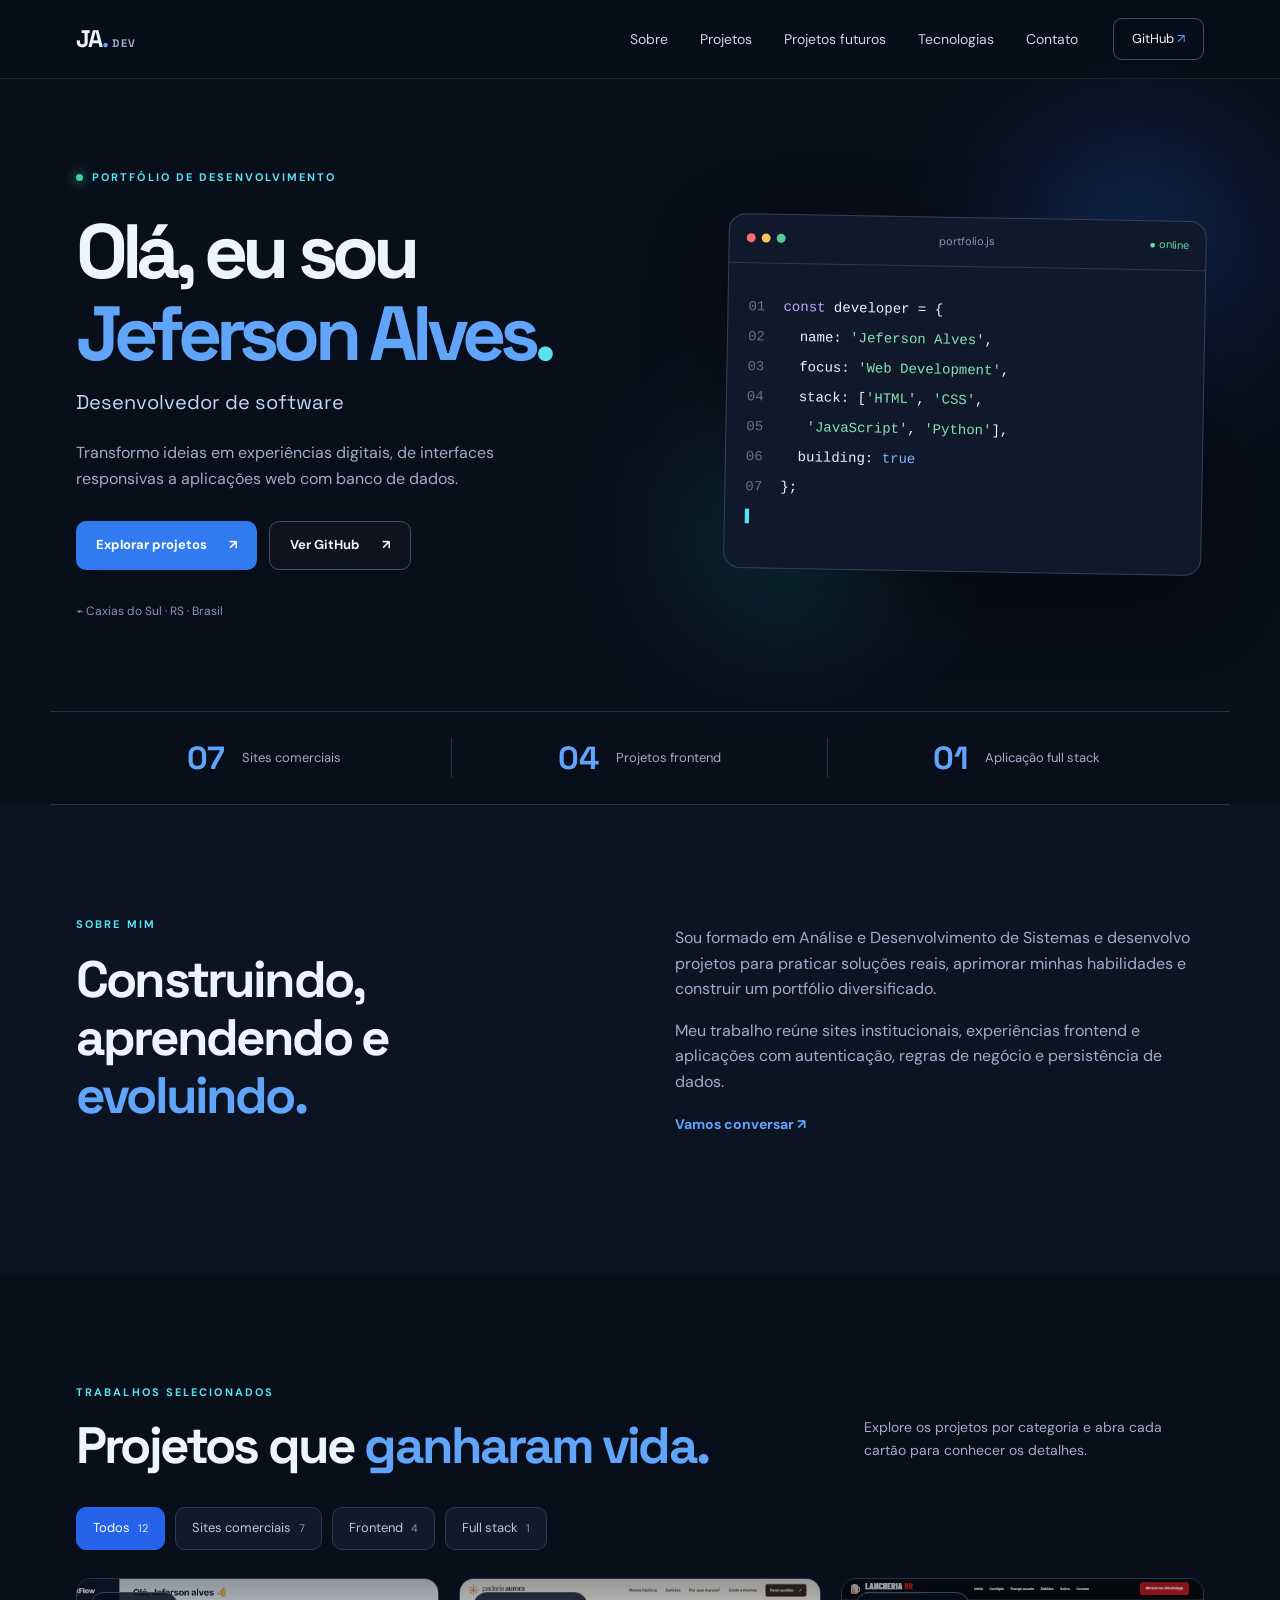
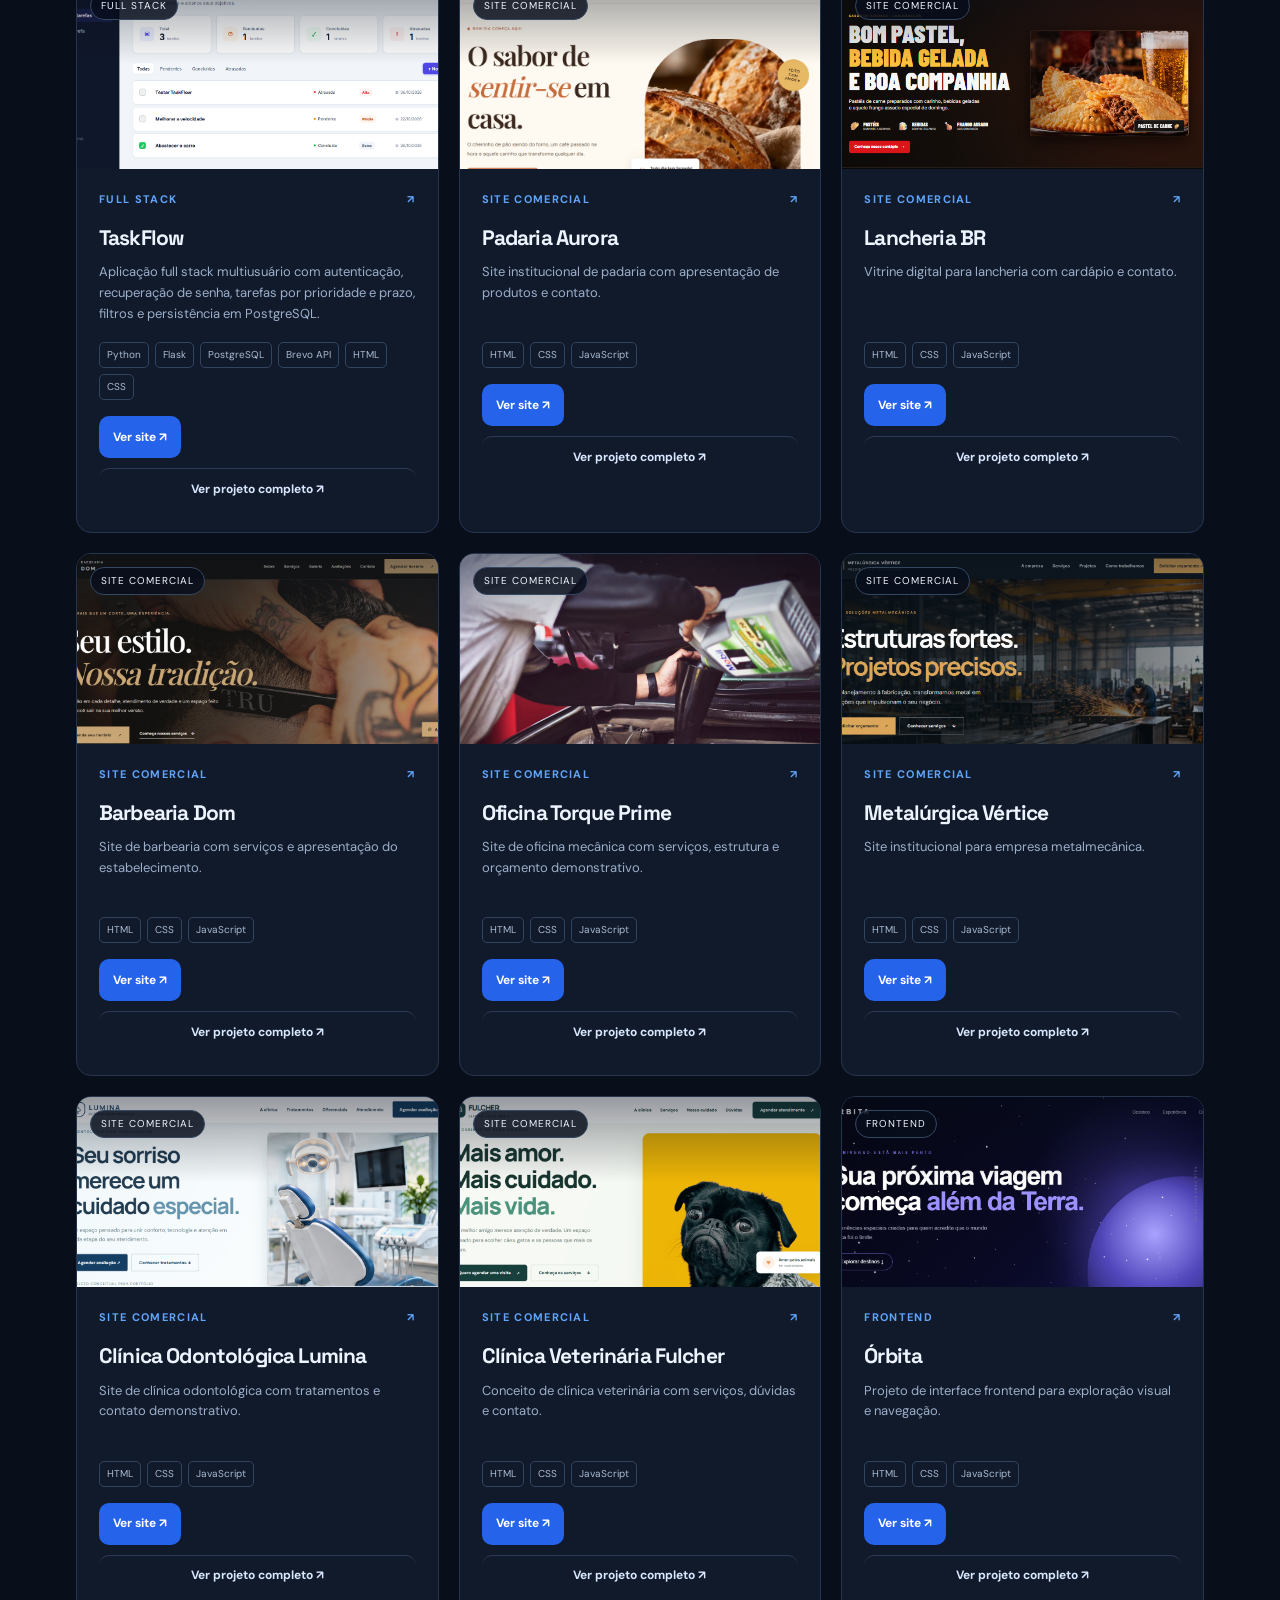
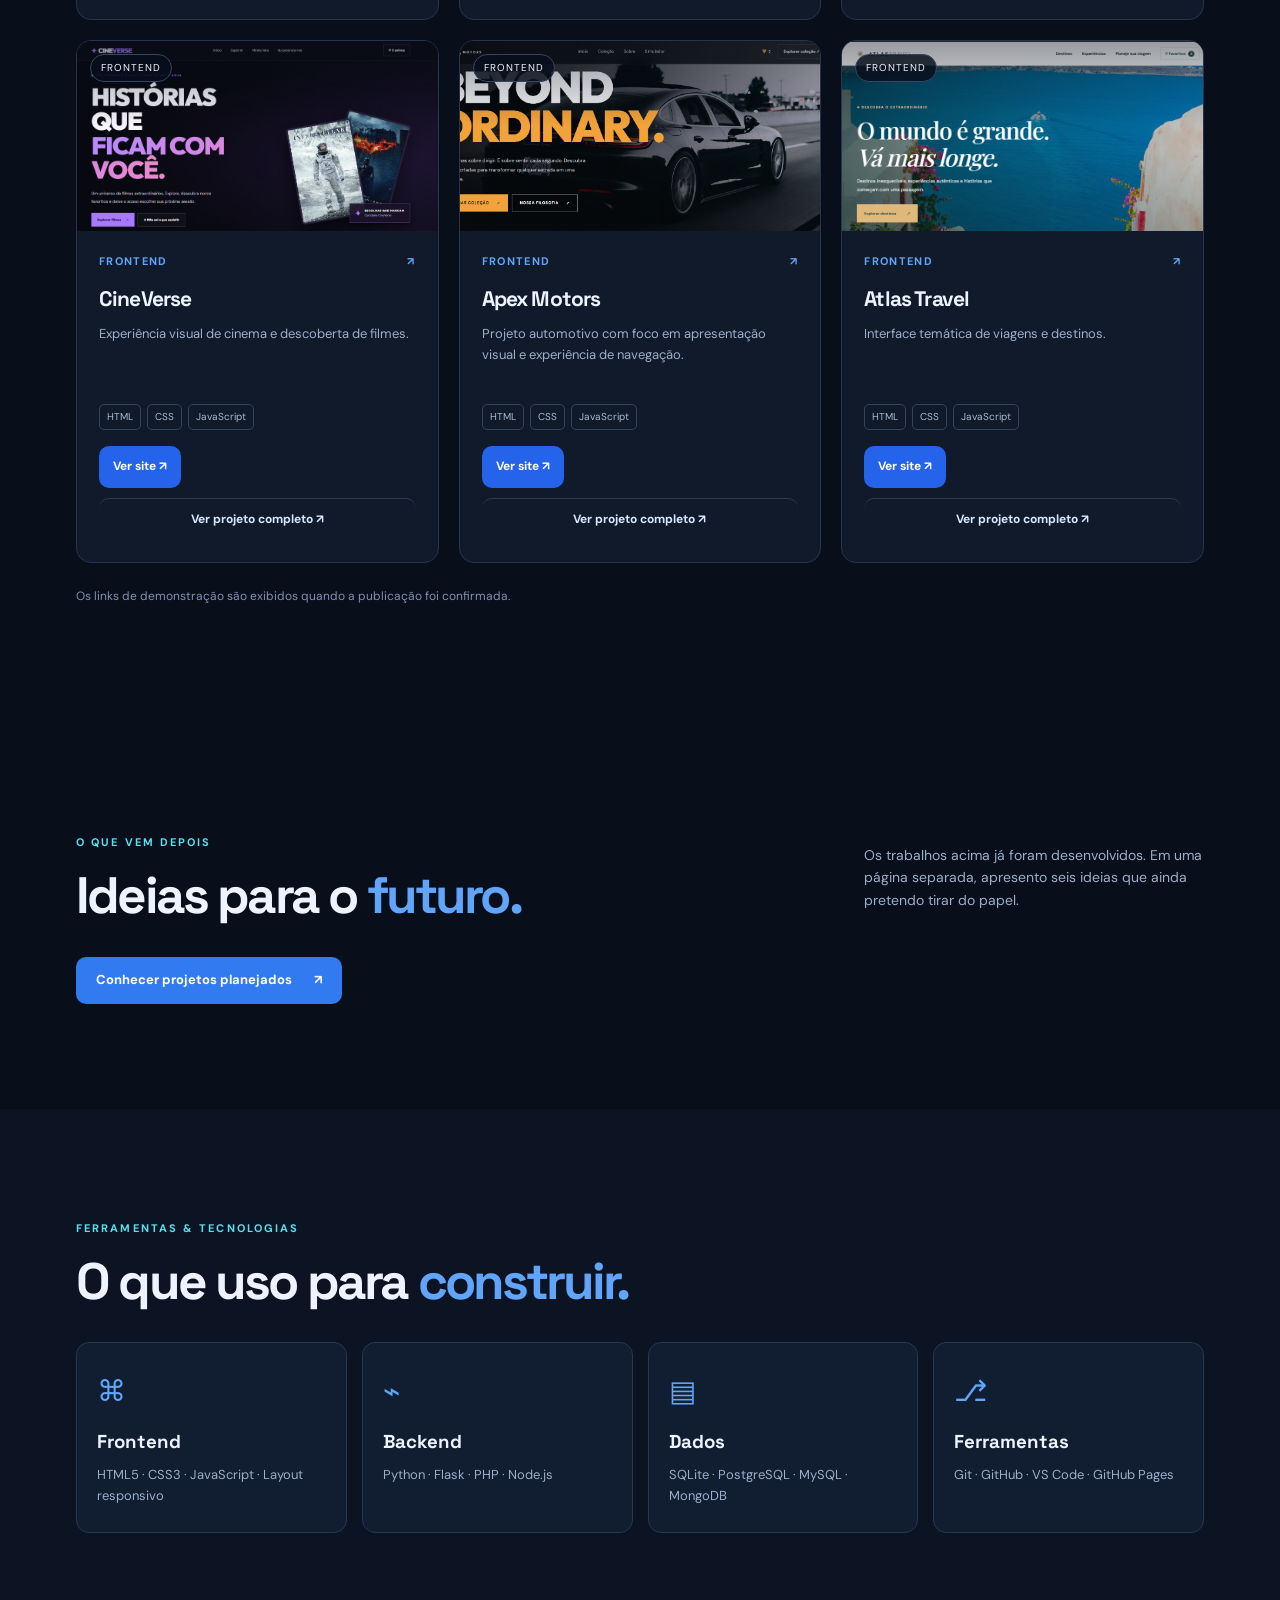
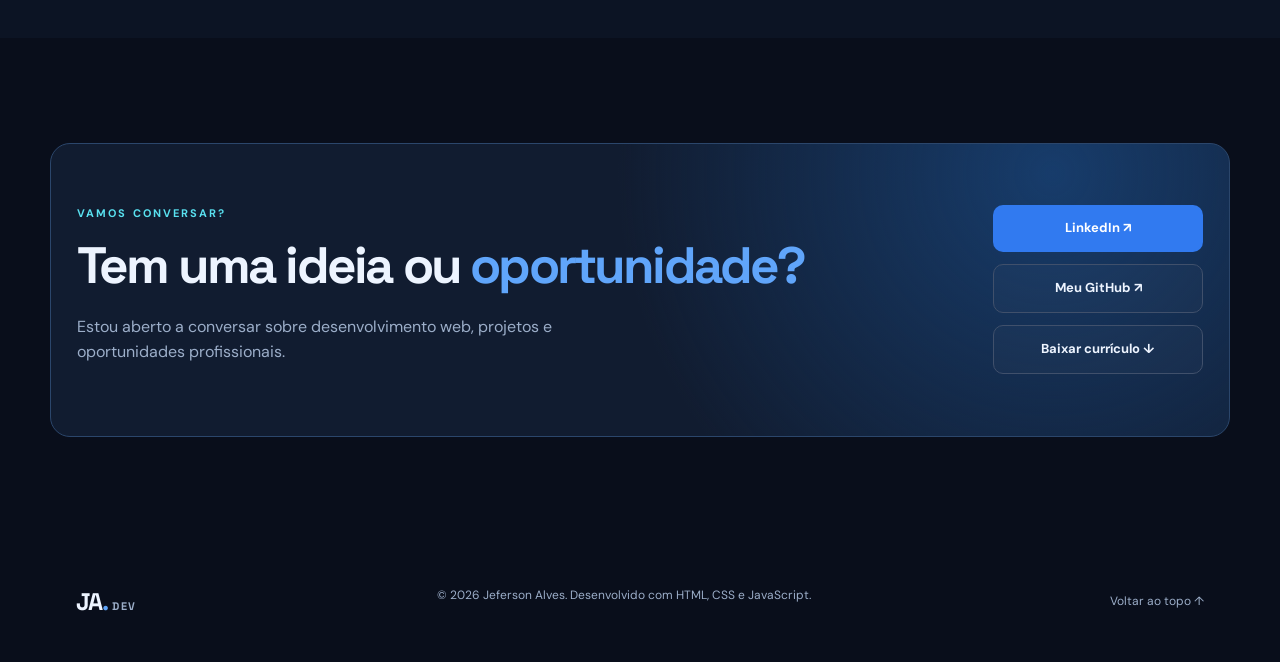
==== commit 62a12993: "Atualiza portfolio, projetos futuros e README" ====
--- a/index.html
+++ b/index.html
@@ -20,6 +20,7 @@
         >
         <nav class="navlinks" id="navlinks" aria-label="Menu principal">
           <a href="#sobre">Sobre</a><a href="#projetos">Projetos</a
+          ><a href="futuros.html">Projetos futuros</a
           ><a href="#tecnologias">Tecnologias</a><a href="#contato">Contato</a>
         </nav>
         <a
@@ -175,6 +176,23 @@
           </p>
         </div>
       </section>
+      <section class="section" id="proximos-projetos">
+        <div class="wrap">
+          <div class="heading">
+            <div>
+              <span class="section-kicker">O QUE VEM DEPOIS</span>
+              <h2>Ideias para o <em>futuro.</em></h2>
+            </div>
+            <p>
+              Os trabalhos acima já foram desenvolvidos. Em uma página separada,
+              apresento seis ideias que ainda pretendo tirar do papel.
+            </p>
+          </div>
+          <a class="btn primary" href="futuros.html"
+            >Conhecer projetos planejados <span>↗</span></a
+          >
+        </div>
+      </section>
       <section class="section tech" id="tecnologias">
         <div class="wrap">
           <span class="section-kicker">FERRAMENTAS & TECNOLOGIAS</span>
@@ -228,13 +246,13 @@
               rel="noopener noreferrer"
               >Meu GitHub ↗</a
             >
-                <a
-                  class="btn outline"
-                  href="./curriculo/curriculo-jeferson-alves.pdf"
-                  download="Curriculo-Jeferson-Alves.pdf"
-                >
-                  Baixar currículo ↓
-                </a>
+            <a
+              class="btn outline"
+              href="./curriculo/curriculo-jeferson-alves.pdf"
+              download="Curriculo-Jeferson-Alves.pdf"
+            >
+              Baixar currículo ↓
+            </a>
           </div>
         </div>
       </section>
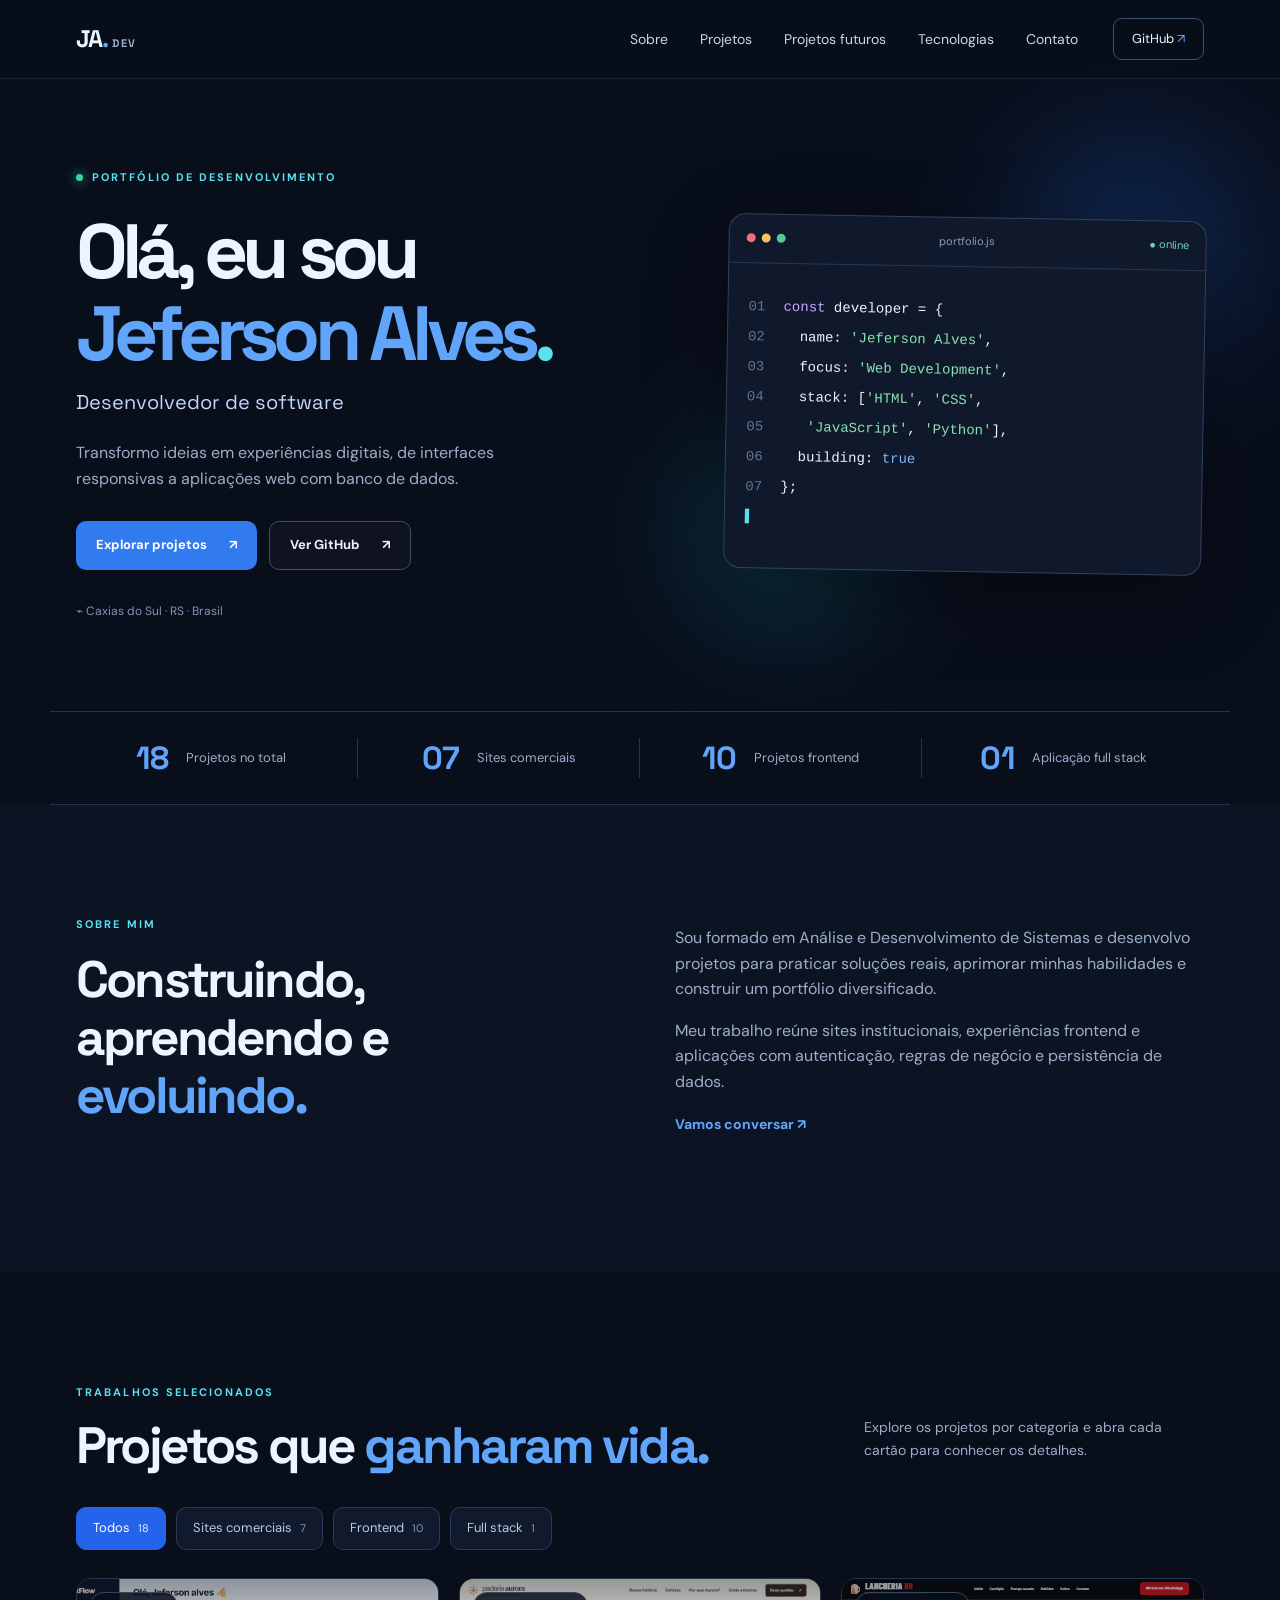
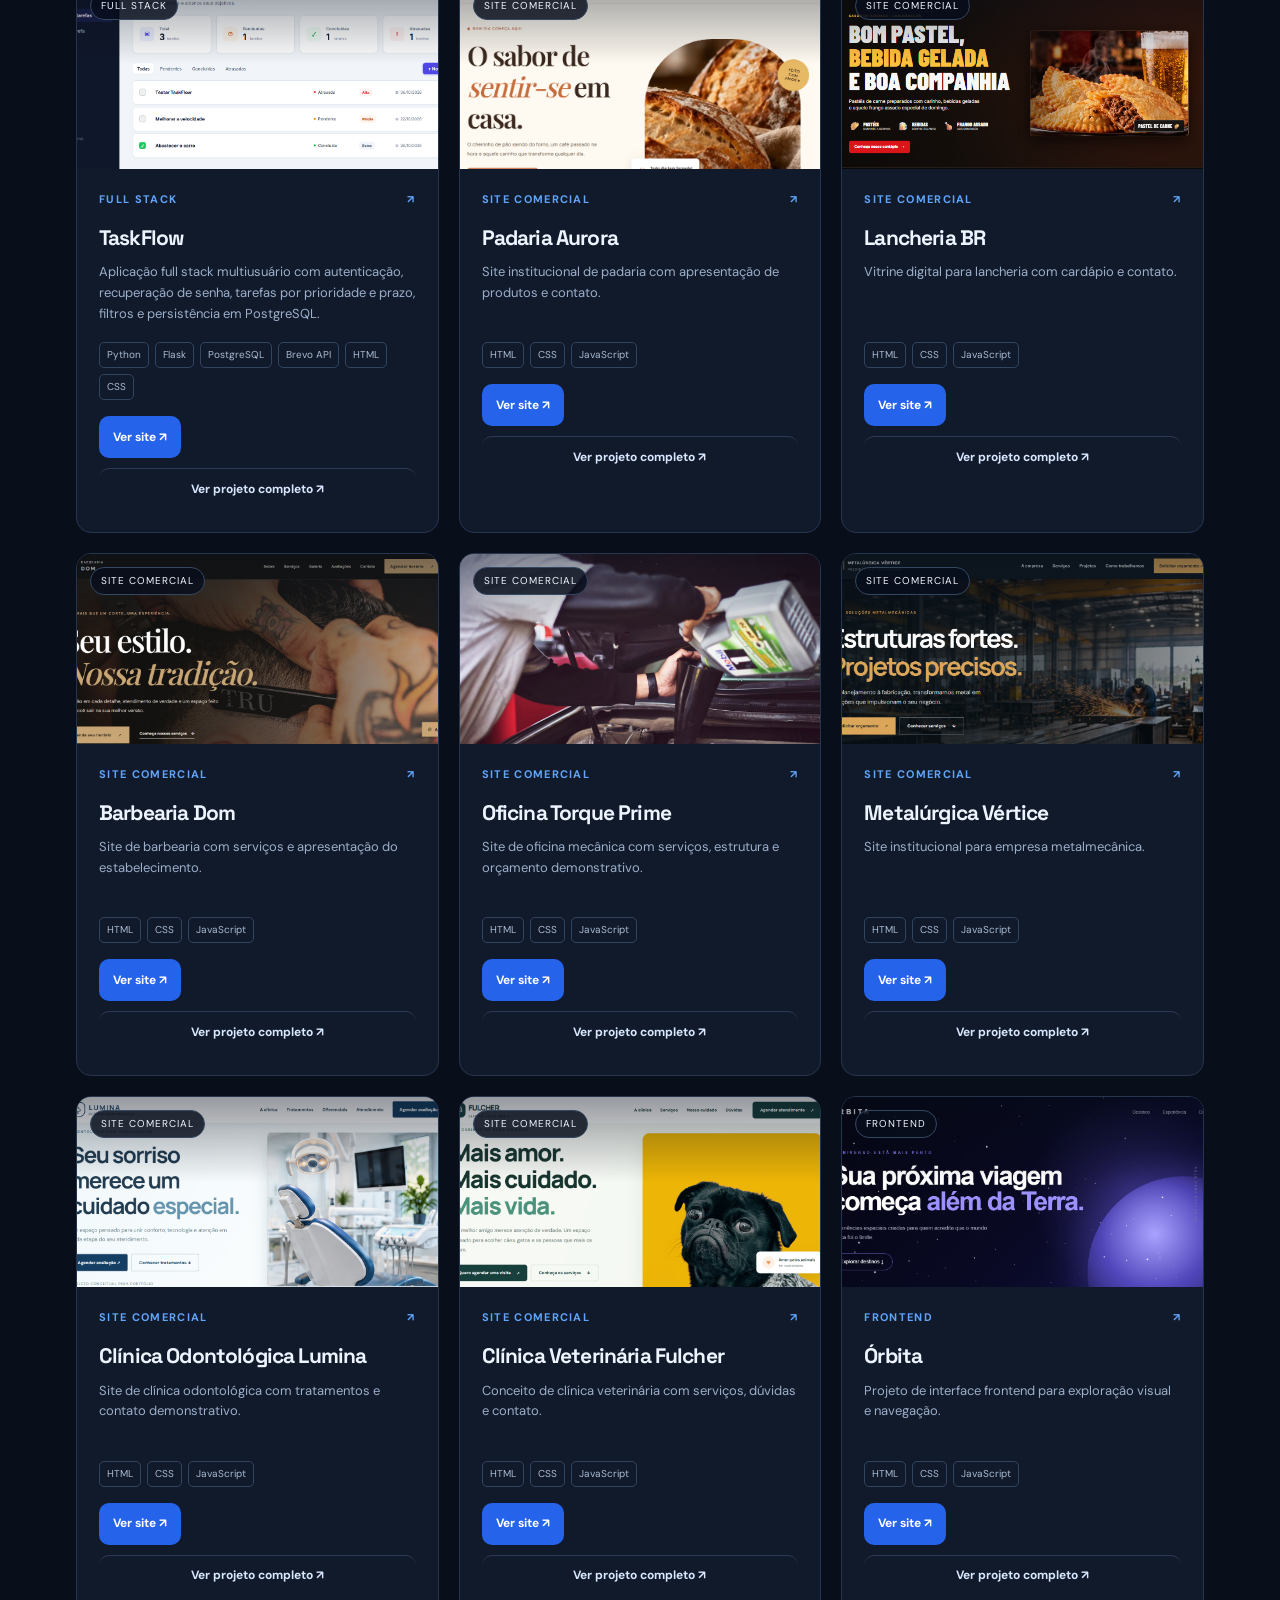
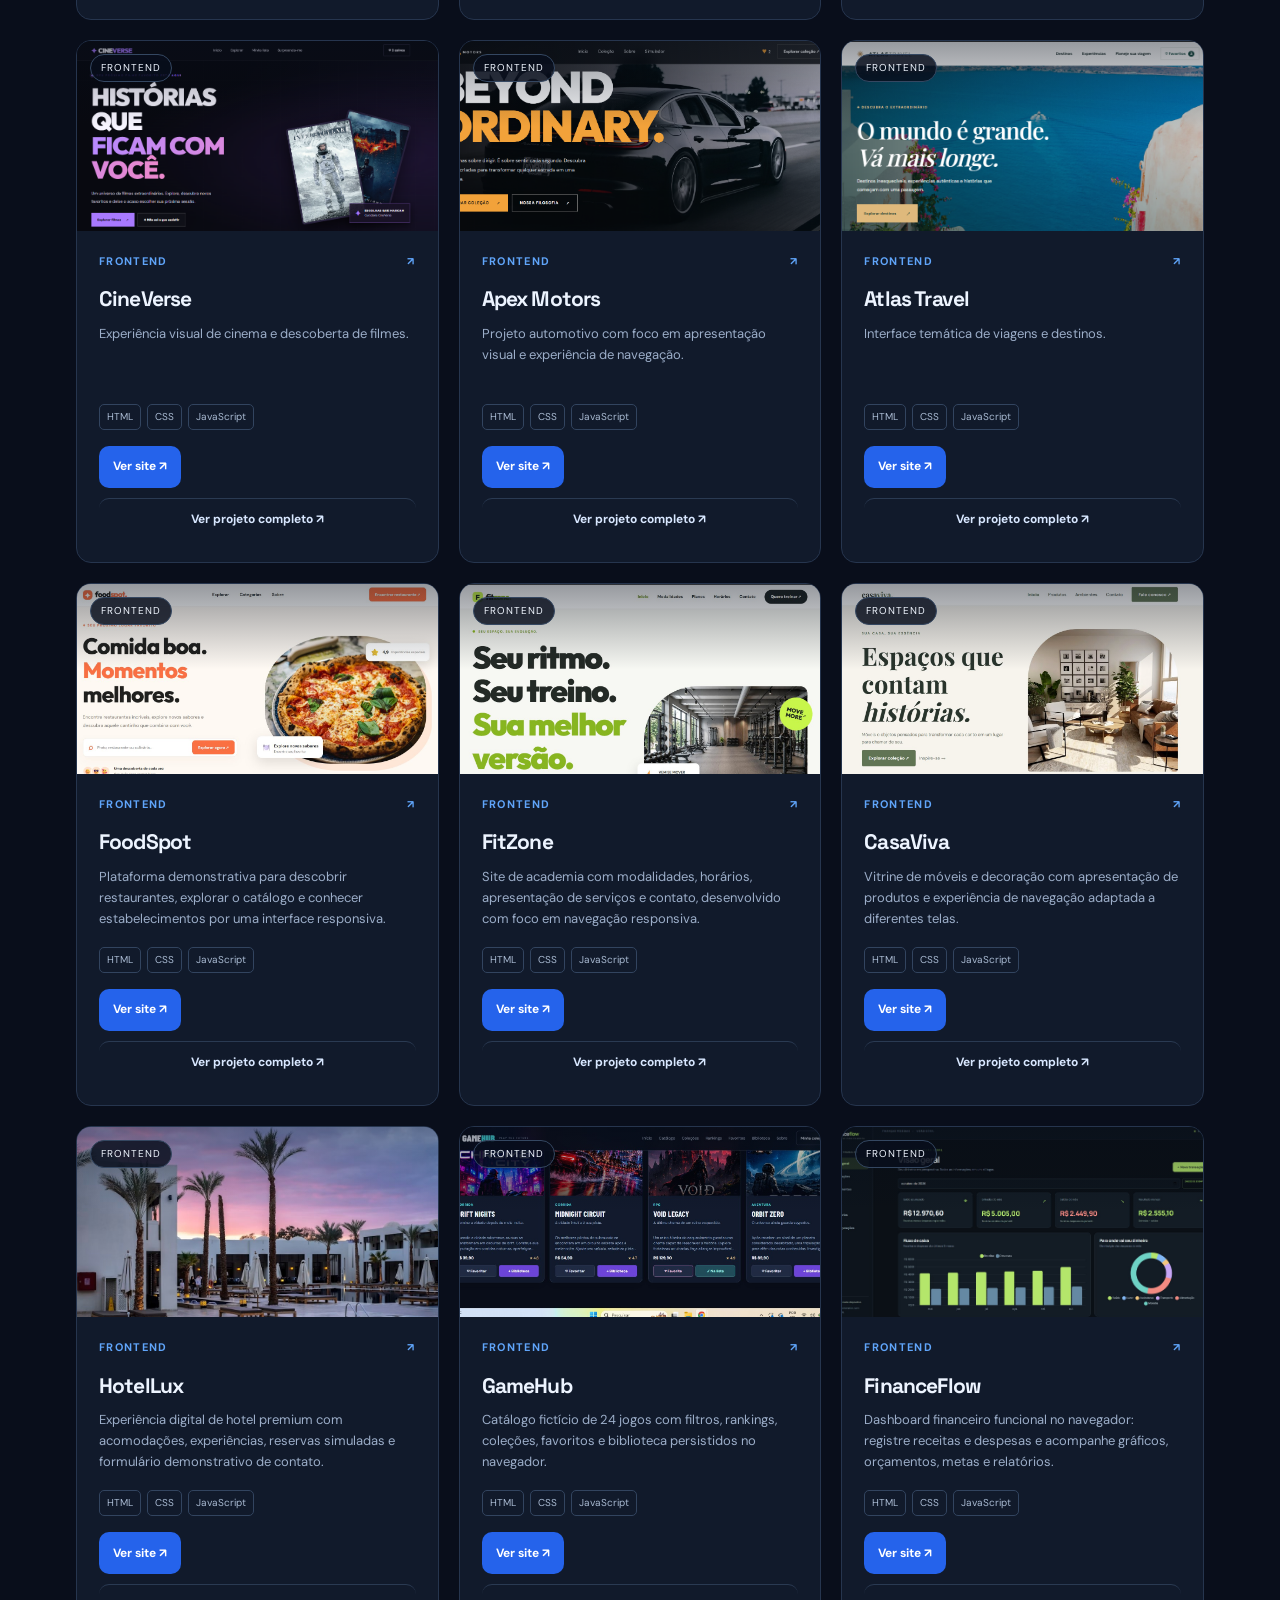
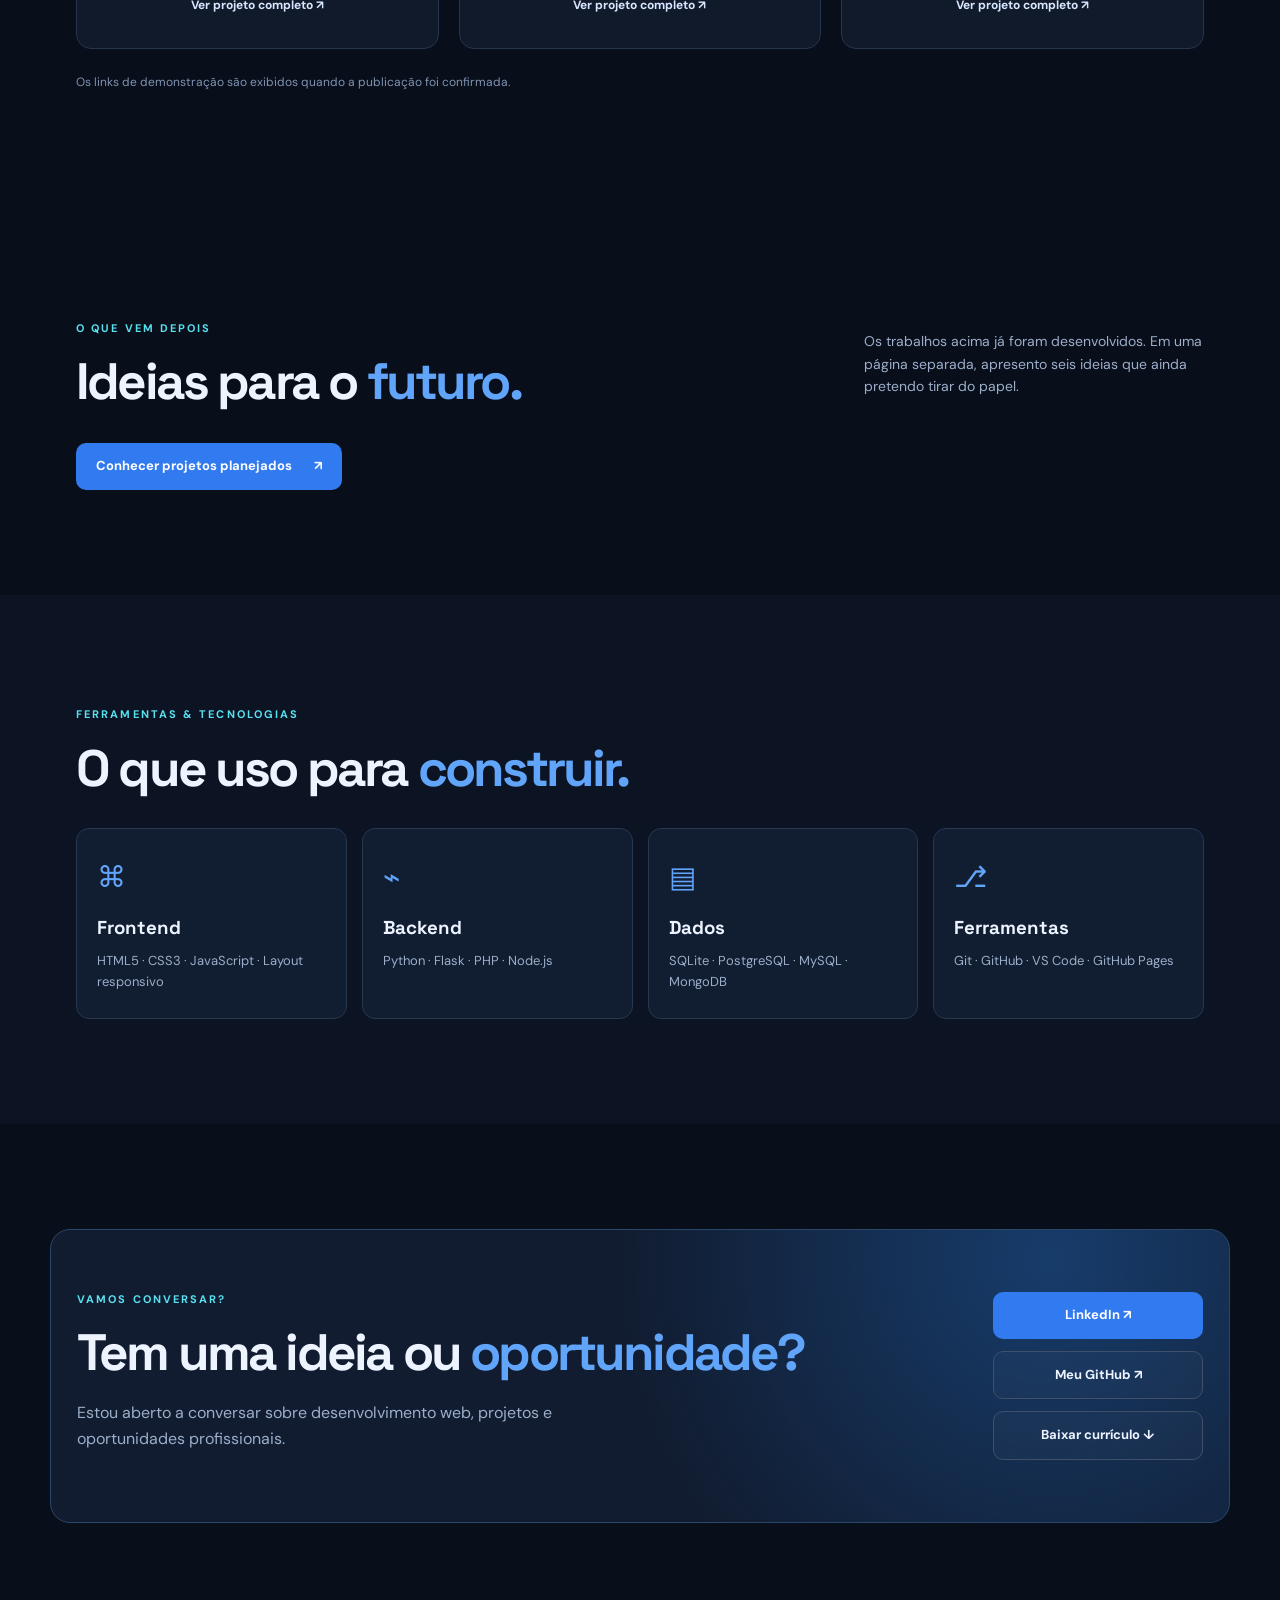
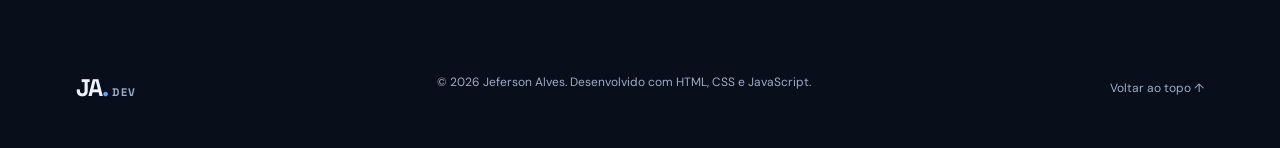
==== commit 635eeebe: "feat: atualiza portfolio com novos projetos e imagens" ====
--- a/index.html
+++ b/index.html
@@ -107,9 +107,10 @@
         </div>
       </section>
       <section class="metrics wrap" aria-label="Categorias do portfólio">
-        <div><strong>07</strong><span>Sites comerciais</span></div>
-        <div><strong>04</strong><span>Projetos frontend</span></div>
-        <div><strong>01</strong><span>Aplicação full stack</span></div>
+        <div><strong id="metric-total">18</strong><span>Projetos no total</span></div>
+        <div><strong id="metric-comercial">07</strong><span>Sites comerciais</span></div>
+        <div><strong id="metric-frontend">10</strong><span>Projetos frontend</span></div>
+        <div><strong id="metric-fullstack">01</strong><span>Aplicação full stack</span></div>
       </section>
       <section class="section about" id="sobre">
         <div class="wrap about-grid">
@@ -152,7 +153,7 @@
               data-filter="todos"
               aria-pressed="true"
             >
-              Todos <span>12</span></button
+              Todos <span>18</span></button
             ><button
               class="filter"
               data-filter="comercial"
@@ -160,7 +161,7 @@
             >
               Sites comerciais <span>7</span></button
             ><button class="filter" data-filter="frontend" aria-pressed="false">
-              Frontend <span>4</span></button
+              Frontend <span>10</span></button
             ><button
               class="filter"
               data-filter="fullstack"
--- a/style.css
+++ b/style.css
@@ -315,7 +315,7 @@
 }
 .metrics {
   display: grid;
-  grid-template-columns: repeat(3, 1fr);
+  grid-template-columns: repeat(4, minmax(0, 1fr));
   gap: 0;
   border-top: 1px solid var(--line);
   border-bottom: 1px solid var(--line);
@@ -898,3 +898,12 @@
   margin: 0;
   line-height: 1.55;
 }
+
+/* Evita deslocamento horizontal em telas estreitas. */
+html, body { max-width: 100%; overflow-x: clip; }
+img { max-width: 100%; }
+
+.metrics > div { min-width:0; padding:0 12px; }
+.metrics > div:first-child {padding-left:0;}
+@media (min-width:701px) and (max-width:900px) {.metrics {grid-template-columns:repeat(2,minmax(0,1fr));row-gap:20px;} .metrics > div:nth-child(2){border-right:0;}}
+@media (max-width:700px){.metrics > div{padding:0 0 15px;}}
